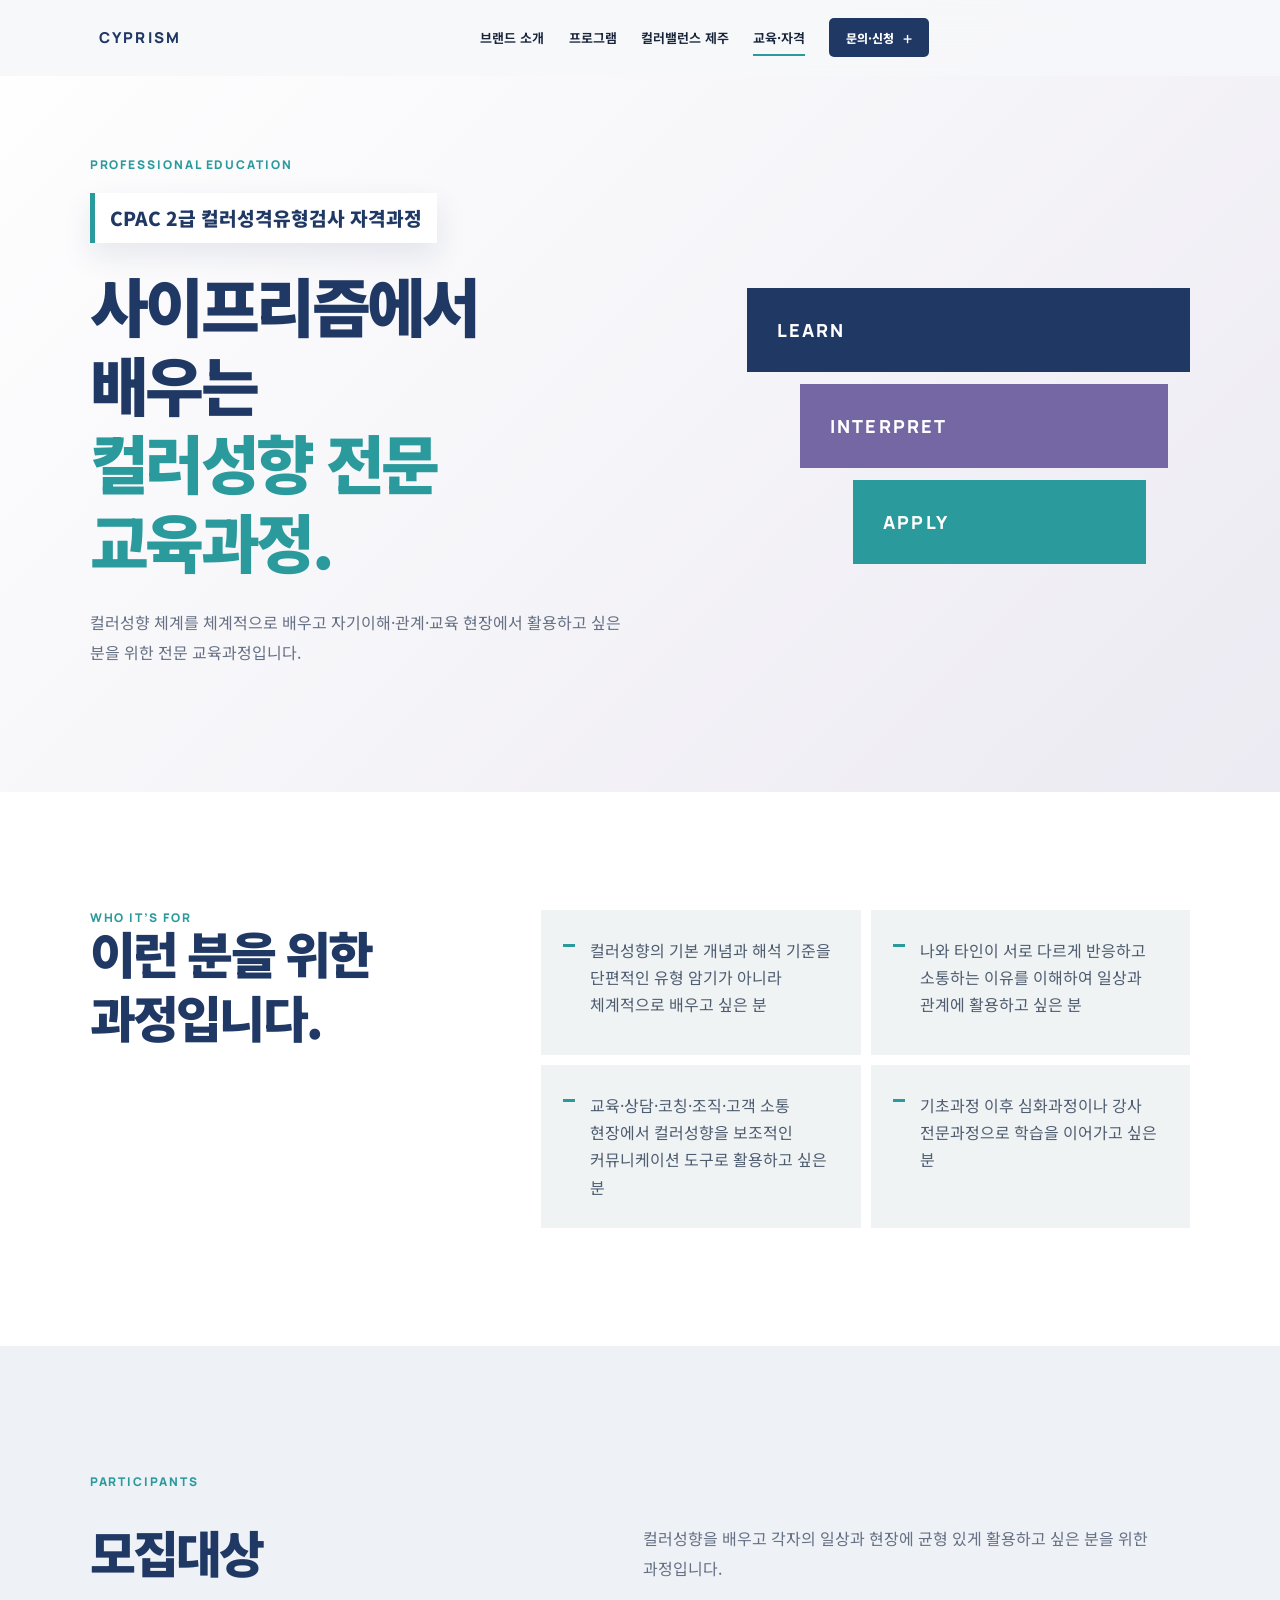
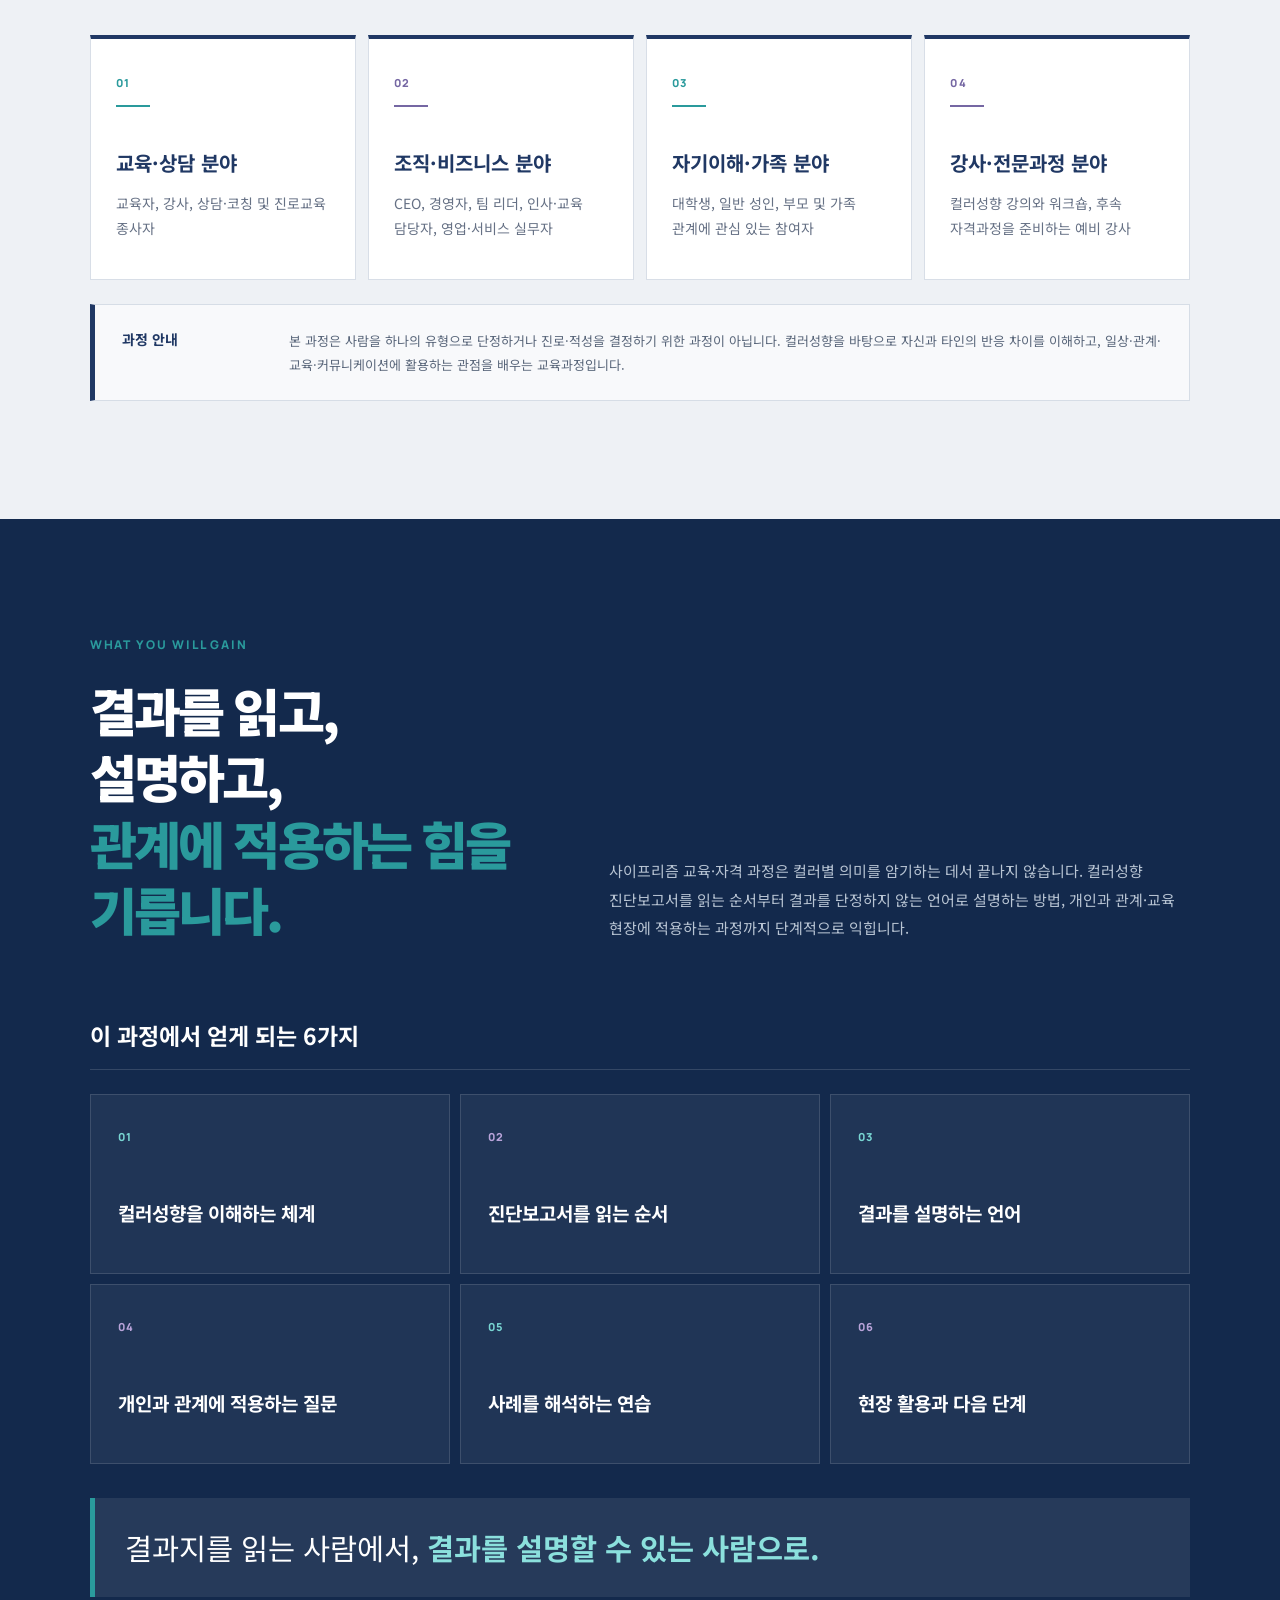
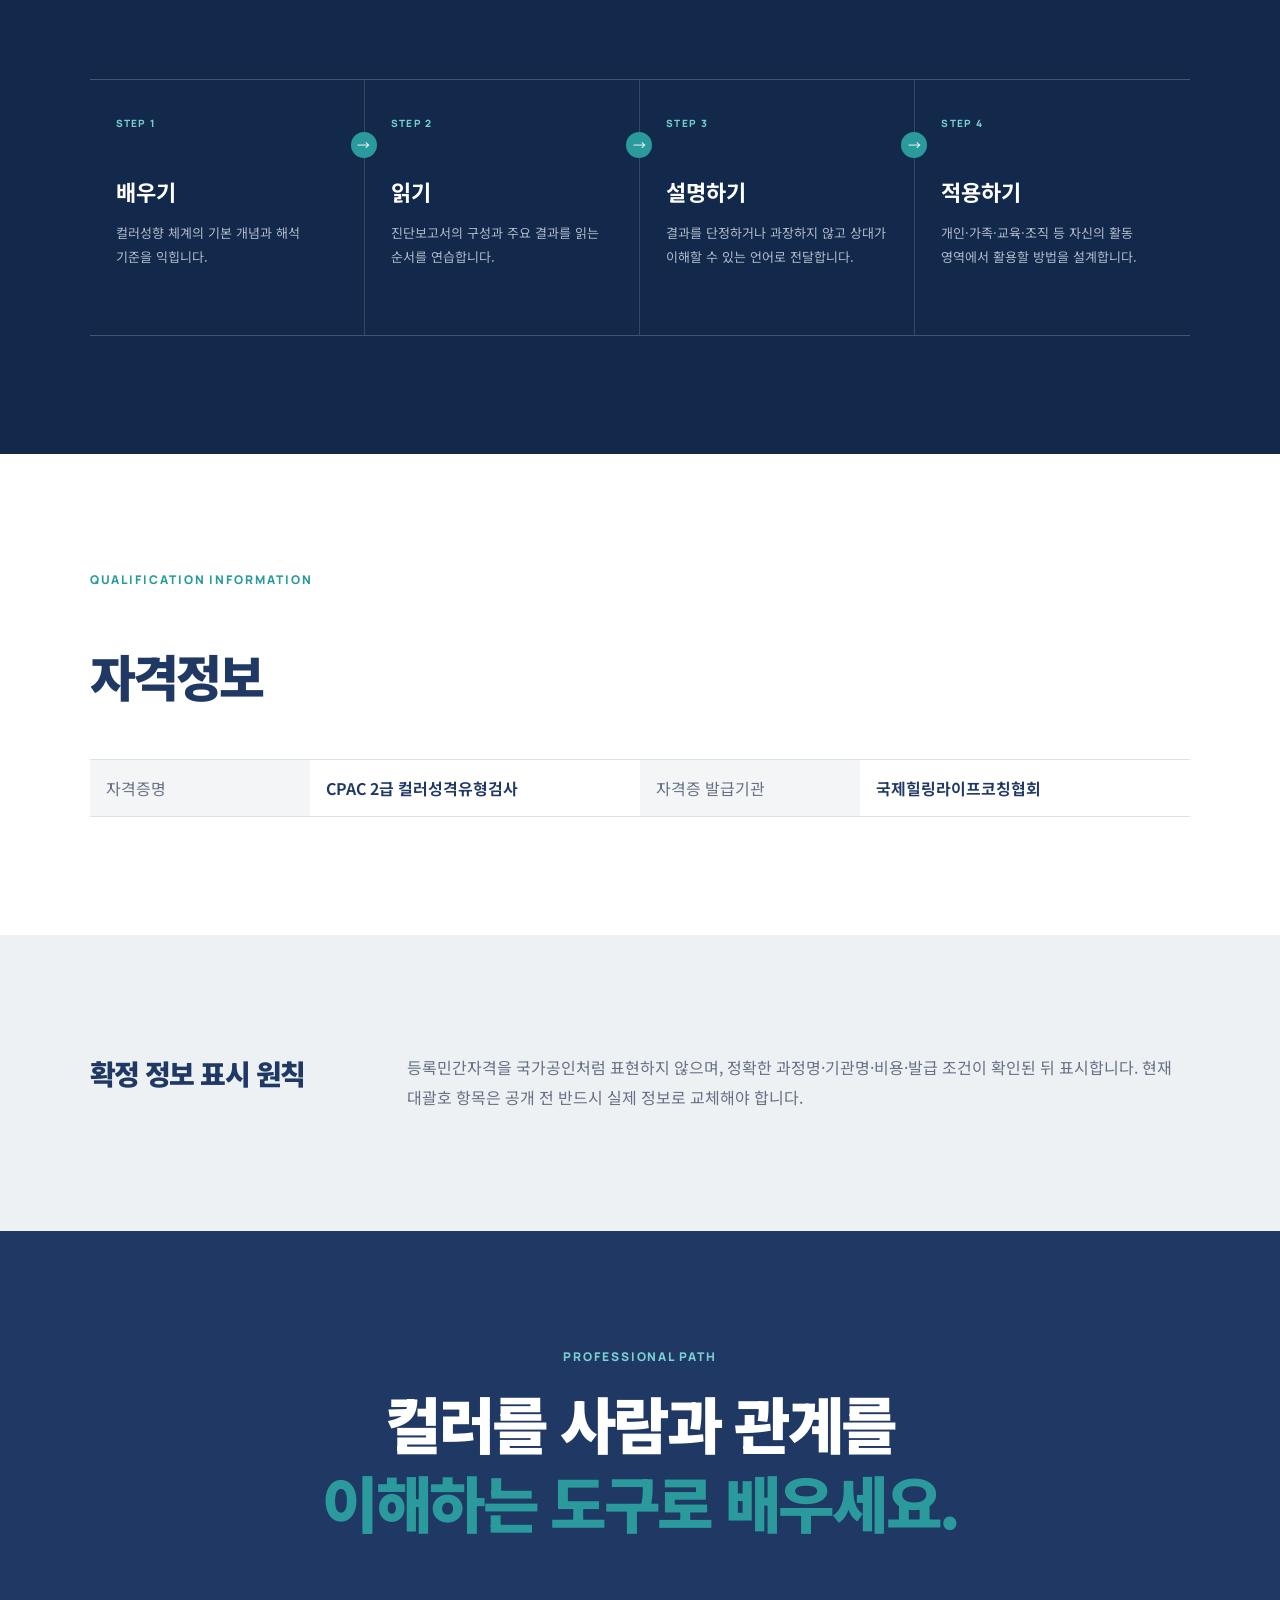
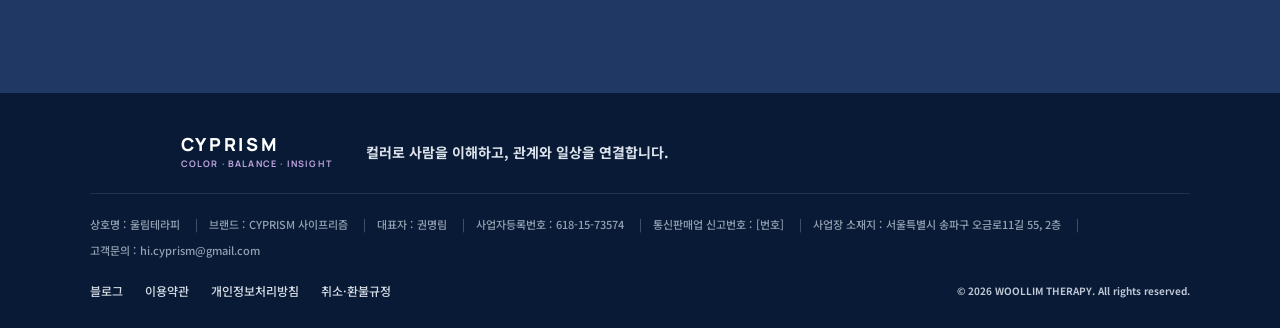
==== certification.html @ cf358d23 "Add files via upload" ====
<!doctype html><html lang="ko"><head><meta charset="UTF-8"><meta name="viewport" content="width=device-width,initial-scale=1"><meta name="description" content="COLOR · BALANCE · INSIGHT. 사이프리즘에서 배우는 컬러성향 전문 교육과정"><title>교육·자격과정 | 사이프리즘</title><link rel="preconnect" href="https://fonts.googleapis.com"><link rel="preconnect" href="https://fonts.gstatic.com" crossorigin><link href="https://fonts.googleapis.com/css2?family=Manrope:wght@500;600;700;800&family=Noto+Sans+KR:wght@400;500;600;700;800;900&display=swap" rel="stylesheet"><link rel="stylesheet" href="style.css"><script src="script.js" defer></script></head><body>
<a class="skip-link" href="#main">본문 바로가기</a><header class="site-header"><a class="brand" href="index.html" aria-label="사이프리즘 홈, COLOR · BALANCE · INSIGHT"><span class="brand-symbol"><img src="assets/cyprism-logo.png" alt=""></span><span>CYPRISM</span><span class="sr-only">COLOR · BALANCE · INSIGHT</span></a><button class="menu-button" type="button" aria-label="메뉴 열기" aria-expanded="false"><span></span><span></span></button><nav class="site-nav" aria-label="주요 메뉴"><a href="index.html#about">브랜드 소개</a><a href="index.html#programs">프로그램</a><a href="jeju-balance.html">컬러밸런스 제주</a><a class="active" href="certification.html">교육·자격</a><details class="nav-inquiry"><summary>문의·신청</summary><div class="nav-inquiry-menu"><a href="https://cyprism.liveklass.com/" target="_blank" rel="noopener noreferrer"><b>개인·커플 프로그램 신청</b></a><a href="https://docs.google.com/forms/d/e/1FAIpQLScgZi8-bBltVSBUlpzpkGvz75gaY9XB9O0DJj065Ip5yt607Q/viewform?usp=dialog" target="_blank" rel="noopener noreferrer"><b>기업·기관 프로그램 문의</b></a><a href="mailto:hi.cyprism@gmail.com"><b>교육·자격 과정 문의</b></a></div></details></nav></header>
<main id="main"><section class="education-hero"><div class="reveal"><p class="eyebrow">PROFESSIONAL EDUCATION</p><strong class="education-course-name">CPAC 2급 컬러성격유형검사 자격과정</strong><h1>사이프리즘에서 배우는<br><em>컬러성향 전문 교육과정.</em></h1><p>컬러성향 체계를 체계적으로 배우고 자기이해·관계·교육 현장에서 활용하고 싶은 분을 위한 전문 교육과정입니다.</p></div><div class="education-layers" aria-hidden="true"><span>LEARN</span><span>INTERPRET</span><span>APPLY</span></div></section>
<section class="fit section education-fit"><div class="section-heading"><p class="eyebrow">WHO IT’S FOR</p><h2>이런 분을 위한<br>과정입니다.</h2></div><ul class="check-list"><li>컬러성향의 기본 개념과 해석 기준을 단편적인 유형 암기가 아니라 체계적으로 배우고 싶은 분</li><li>나와 타인이 서로 다르게 반응하고 소통하는 이유를 이해하여 일상과 관계에 활용하고 싶은 분</li><li>교육·상담·코칭·조직·고객 소통 현장에서 컬러성향을 보조적인 커뮤니케이션 도구로 활용하고 싶은 분</li><li>기초과정 이후 심화과정이나 강사 전문과정으로 학습을 이어가고 싶은 분</li></ul></section>
<section class="education-participants section" aria-labelledby="participants-title"><div class="section-heading"><p class="eyebrow">PARTICIPANTS</p><h2 id="participants-title">모집대상</h2><p>컬러성향을 배우고 각자의 일상과 현장에 균형 있게 활용하고 싶은 분을 위한 과정입니다.</p></div><div class="participant-grid"><article><span>01</span><h3>교육·상담 분야</h3><p>교육자, 강사, 상담·코칭 및 진로교육 종사자</p></article><article><span>02</span><h3>조직·비즈니스 분야</h3><p>CEO, 경영자, 팀 리더, 인사·교육 담당자, 영업·서비스 실무자</p></article><article><span>03</span><h3>자기이해·가족 분야</h3><p>대학생, 일반 성인, 부모 및 가족 관계에 관심 있는 참여자</p></article><article><span>04</span><h3>강사·전문과정 분야</h3><p>컬러성향 강의와 워크숍, 후속 자격과정을 준비하는 예비 강사</p></article></div><aside class="participant-notice"><strong>과정 안내</strong><p>본 과정은 사람을 하나의 유형으로 단정하거나 진로·적성을 결정하기 위한 과정이 아닙니다. 컬러성향을 바탕으로 자신과 타인의 반응 차이를 이해하고, 일상·관계·교육·커뮤니케이션에 활용하는 관점을 배우는 교육과정입니다.</p></aside></section>
<section class="learning-outcomes section"><div class="learning-intro"><p class="eyebrow">WHAT YOU WILL GAIN</p><h2>결과를 읽고, 설명하고,<br><em>관계에 적용하는 힘을 기릅니다.</em></h2><p>사이프리즘 교육·자격 과정은 컬러별 의미를 암기하는 데서 끝나지 않습니다. 컬러성향 진단보고서를 읽는 순서부터 결과를 단정하지 않는 언어로 설명하는 방법, 개인과 관계·교육 현장에 적용하는 과정까지 단계적으로 익힙니다.</p></div><div class="gain-heading"><h3>이 과정에서 얻게 되는 6가지</h3></div><div class="gain-grid"><article><span>01</span><h3>컬러성향을 이해하는 체계</h3></article><article><span>02</span><h3>진단보고서를 읽는 순서</h3></article><article><span>03</span><h3>결과를 설명하는 언어</h3></article><article><span>04</span><h3>개인과 관계에 적용하는 질문</h3></article><article><span>05</span><h3>사례를 해석하는 연습</h3></article><article><span>06</span><h3>현장 활용과 다음 단계</h3></article></div><blockquote>결과지를 읽는 사람에서, <strong>결과를 설명할 수 있는 사람으로.</strong></blockquote><div class="learning-flow" aria-label="학습 흐름"><article><span>STEP 1</span><h3>배우기</h3><p>컬러성향 체계의 기본 개념과 해석 기준을 익힙니다.</p></article><article><span>STEP 2</span><h3>읽기</h3><p>진단보고서의 구성과 주요 결과를 읽는 순서를 연습합니다.</p></article><article><span>STEP 3</span><h3>설명하기</h3><p>결과를 단정하거나 과장하지 않고 상대가 이해할 수 있는 언어로 전달합니다.</p></article><article><span>STEP 4</span><h3>적용하기</h3><p>개인·가족·교육·조직 등 자신의 활동 영역에서 활용할 방법을 설계합니다.</p></article></div></section>
<section class="qualification section"><div class="section-heading qualification-heading"><p class="eyebrow">QUALIFICATION INFORMATION</p><h2>자격정보</h2></div><dl><div><dt>자격증명</dt><dd>CPAC 2급 컬러성격유형검사</dd></div><div><dt>자격증 발급기관</dt><dd>국제힐링라이프코칭협회</dd></div></dl></section>
<section class="page-notice section"><h2>확정 정보 표시 원칙</h2><p>등록민간자격을 국가공인처럼 표현하지 않으며, 정확한 과정명·기관명·비용·발급 조건이 확인된 뒤 표시합니다. 현재 대괄호 항목은 공개 전 반드시 실제 정보로 교체해야 합니다.</p></section><section class="detail-cta section"><p class="eyebrow">PROFESSIONAL PATH</p><h2>컬러를 사람과 관계를<br><em>이해하는 도구로 배우세요.</em></h2></section></main><footer class="site-footer unified-footer"><section class="footer-brand-block" aria-label="사이프리즘 브랜드"><a class="footer-brand-home" href="index.html" aria-label="사이프리즘 홈"><span class="footer-logo-crop"><img src="assets/cyprism-logo.png" alt=""></span><span><b>CYPRISM</b><small>COLOR · BALANCE · INSIGHT</small></span></a><p class="footer-brand-message">컬러로 사람을 이해하고, 관계와 일상을 연결합니다.</p></section><section class="footer-info" aria-label="사업자정보"><h2>사업자정보</h2><dl><div><dt>상호명</dt><dd>울림테라피</dd></div><div><dt>브랜드</dt><dd>CYPRISM 사이프리즘</dd></div><div><dt>대표자</dt><dd>권명림</dd></div><div><dt>사업자등록번호</dt><dd>618-15-73574</dd></div><div><dt>통신판매업 신고번호</dt><dd>[번호]</dd></div><div class="footer-address"><dt>사업장 소재지</dt><dd>서울특별시 송파구 오금로11길 55, 2층</dd></div><div><dt>고객문의</dt><dd>hi.cyprism@gmail.com</dd></div></dl></section><nav class="footer-links" aria-label="푸터 링크"><span class="footer-link-item">블로그</span><a href="terms.html">이용약관</a><a href="privacy.html">개인정보처리방침</a><a href="refund.html">취소·환불규정</a></nav><small class="footer-legal"><b>© 2026 WOOLLIM THERAPY. All rights reserved.</b></small></footer></body></html>
---- style.css ----
:root{--indigo:#203864;--indigo-2:#13294c;--teal:#2a9a9c;--violet:#7567a3;--silver:#d6d8dc;--ivory:#f7f8fa;--white:#fff;--ink:#17243a;--muted:#667185;--line:#dde1e6;--radius:22px;--shadow:0 22px 60px rgba(32,56,100,.13)}
*{box-sizing:border-box}html{scroll-behavior:smooth}body{margin:0;background:var(--ivory);color:var(--ink);font-family:Pretendard,"Noto Sans KR",Arial,sans-serif;word-break:keep-all;overflow-x:hidden}body.menu-open{overflow:hidden}a{color:inherit;text-decoration:none}button,input{font:inherit}button{color:inherit}.skip-link{position:fixed;top:-60px;left:18px;z-index:1000;padding:11px 16px;background:var(--indigo);color:#fff}.skip-link:focus{top:14px}.eyebrow{margin:0 0 20px;color:var(--teal);font:800 12px/1.3 Manrope,sans-serif;letter-spacing:.16em}.section{padding:118px clamp(22px,7vw,108px)}em{color:var(--teal);font-style:normal}.reveal{opacity:0;transform:translateY(24px);transition:opacity .72s ease,transform .72s ease}.reveal.visible{opacity:1;transform:none}
.site-header{position:fixed;inset:0 0 auto;z-index:100;height:76px;display:grid;grid-template-columns:auto 1fr auto;align-items:center;gap:35px;padding:0 clamp(20px,4vw,66px);background:rgba(247,248,250,.91);border-bottom:1px solid transparent;backdrop-filter:blur(18px);transition:.25s}.site-header.scrolled{height:66px;border-color:rgba(32,56,100,.1);box-shadow:0 8px 25px rgba(32,56,100,.05)}.brand{display:flex;align-items:center;gap:9px;width:max-content;color:var(--indigo);font:800 15px Manrope,sans-serif;letter-spacing:.14em}.brand-symbol{position:relative;width:39px;height:21px;overflow:hidden}.brand-symbol img{position:absolute;width:61px;height:auto;left:-11px;top:-28px}.site-nav{justify-self:center;display:flex;align-items:center;gap:clamp(14px,1.9vw,29px);font-size:13px;font-weight:650}.site-nav a{position:relative;padding:10px 0}.site-nav a:after{content:"";position:absolute;left:0;right:100%;bottom:1px;height:2px;background:var(--teal);transition:.22s}.site-nav a:hover:after,.site-nav a.active:after{right:0}.site-nav .sub-nav{color:var(--violet);font-size:12px}.header-cta{justify-self:end;padding:11px 18px;border:0;border-radius:5px;background:var(--indigo);color:#fff;font-size:12px;font-weight:750;cursor:pointer;transition:.22s}.header-cta:hover{background:var(--teal);transform:translateY(-2px)}.menu-button{display:none}
.hero{min-height:100vh;display:grid;grid-template-columns:1.04fr .96fr;align-items:center;gap:clamp(45px,7vw,110px);padding:130px clamp(24px,6vw,92px) 70px;background:linear-gradient(135deg,#fff 0%,var(--ivory) 64%,#edf4f4 100%)}.hero h1,.section h2,.detail-hero h1,.jeju-hero h1,.education-hero h1{margin:0;color:var(--indigo);font-weight:900;letter-spacing:-.055em}.hero h1{font-size:clamp(44px,5vw,73px);line-height:1.2}.hero-description{max-width:680px;margin:28px 0 32px;color:var(--muted);font-size:clamp(15px,1.3vw,18px);line-height:1.9}.hero-actions{display:flex;flex-wrap:wrap;gap:11px}.button{min-height:52px;display:inline-flex;align-items:center;justify-content:center;gap:22px;padding:0 24px;border:1px solid transparent;border-radius:5px;font-weight:750;cursor:pointer;transition:.23s}.button-primary{background:var(--indigo);color:#fff}.button-primary:hover{background:var(--teal);transform:translateY(-3px);box-shadow:0 12px 28px rgba(42,154,156,.2)}.button-ghost{border-color:#cbd1d9;background:transparent}.button-ghost:hover{border-color:var(--teal);color:var(--teal)}.trust-line{display:flex;gap:23px;margin-top:39px;color:#768195;font-size:12px}.trust-line span{display:flex;align-items:center;gap:8px}.trust-line span:before{content:"";width:18px;height:2px;background:var(--teal)}
.hero-system{min-height:575px;display:flex;flex-direction:column;justify-content:center;padding:45px;background:linear-gradient(150deg,#e8efef,#f1edf5);border-radius:5px;overflow:hidden}.hero-logo-window{position:relative;width:76%;height:230px;margin:0 auto 36px;overflow:hidden}.hero-logo-window img{position:absolute;width:108%;height:auto;left:-4%;top:-73%}.flow-layers{display:flex;flex-direction:column;gap:7px}.flow-layers div{height:58px;display:flex;align-items:center;gap:18px;padding:0 22px;color:#fff;background:var(--indigo);clip-path:polygon(0 0,95% 0,100% 50%,95% 100%,0 100%,2% 50%)}.flow-layers div:nth-child(2){width:88%;margin-left:8%;background:#38577c}.flow-layers div:nth-child(3){width:76%;margin-left:17%;background:var(--violet)}.flow-layers div:nth-child(4){width:64%;margin-left:26%;background:var(--teal)}.flow-layers b{font:700 10px Manrope,sans-serif;opacity:.72}.flow-layers span{font-size:14px;font-weight:750}
.section-heading{display:grid;grid-template-columns:1fr 1.1fr;gap:55px;align-items:end;margin-bottom:52px}.section-heading .eyebrow{grid-column:1/-1;margin-bottom:-26px}.section-heading h2{font-size:clamp(37px,3.9vw,59px);line-height:1.29}.section-heading>p:last-child{margin:0;color:var(--muted);line-height:1.85}.scenes{background:#fff}.scene-cards{display:grid;grid-template-columns:repeat(3,1fr);gap:14px}.scene-cards article{min-height:330px;padding:30px;border:1px solid var(--line);background:var(--ivory)}.scene-cards span{color:var(--teal);font-size:11px;font-weight:800}.scene-cards h3{margin:55px 0 16px;color:var(--indigo);font-size:21px;line-height:1.5}.scene-cards p{margin:0;color:var(--muted);font-size:14px;line-height:1.85}
.manifesto{display:grid;grid-template-columns:.55fr 1.45fr;gap:8vw;background:var(--indigo);color:#fff}.manifesto-label{font:700 11px Manrope,sans-serif;letter-spacing:.15em;color:#83d2d2}.manifesto h2{color:#fff;font-size:clamp(39px,4.4vw,65px);line-height:1.3}.manifesto-copy>p{max-width:820px;margin:30px 0;color:#c0cad9;font-size:16px;line-height:1.95}.manifesto blockquote{margin:55px 0 0;padding-left:27px;border-left:3px solid var(--teal);font-size:clamp(22px,2.4vw,34px);font-weight:800;line-height:1.55}
.programs{background:#0e2344;color:#fff}.section-heading.light h2{color:#fff}.section-heading.light .eyebrow{color:#79d2d1}.section-heading.light>p:last-child{color:#adb9c9}.program-grid{display:grid;grid-template-columns:1.16fr .94fr .78fr;gap:14px;align-items:stretch}.program-card{min-height:455px;padding:30px;display:flex;flex-direction:column;border:1px solid rgba(255,255,255,.14);background:rgba(255,255,255,.055);transition:.28s}.program-card.featured{background:linear-gradient(145deg,rgba(42,154,156,.23),rgba(255,255,255,.06));border-color:rgba(83,195,195,.56)}.program-card.compact{min-height:405px;align-self:end}.program-card:hover{transform:translateY(-7px);border-color:#64c2c2}.program-card .tag{width:max-content;max-width:100%;padding:7px 10px;border:1px solid rgba(255,255,255,.19);color:#b8c4d3;font-size:10px}.program-card .problem{margin:34px 0 10px;color:#70cfce;font-size:13px;font-weight:700}.program-card h3{margin:0 0 5px;font-size:29px}.program-card h4{margin:0 0 22px;color:#c6d0dd;font-size:16px}.program-card>p:not(.problem){margin:0;color:#abb7c8;line-height:1.8;font-size:14px}.program-card a{display:flex;justify-content:space-between;margin-top:auto;color:#78d4d2;font-size:13px;font-weight:750}
.differences{display:grid;grid-template-columns:.76fr 1.24fr;gap:8vw;background:#fff}.difference-rows article{display:grid;grid-template-columns:55px 1fr;gap:15px;align-items:center;padding:23px 0;border-top:1px solid var(--line)}.difference-rows article:nth-child(4){border-bottom:1px solid var(--line)}.difference-rows b{color:var(--teal);font:700 11px Manrope,sans-serif}.difference-rows h3{margin:0;color:var(--indigo);font-size:19px}.difference-rows>p{margin:28px 0 16px;color:var(--muted);line-height:1.8}.difference-rows>a{color:var(--teal);font-size:13px;font-weight:800}
.jeju-preview{display:grid;grid-template-columns:1fr 1.25fr;gap:8vw;background:linear-gradient(135deg,#eaf1ef,#f6f6f3)}.jeju-intro h2{font-size:clamp(39px,4.4vw,64px);line-height:1.28}.jeju-intro>p:last-child{margin:28px 0 0;color:var(--muted);line-height:1.9}.jeju-cards{display:grid;grid-template-columns:repeat(3,1fr);gap:10px;align-content:center}.jeju-cards article{min-height:285px;padding:25px;background:rgba(255,255,255,.72);border-top:5px solid var(--indigo)}.jeju-cards article:nth-child(2){border-color:var(--teal)}.jeju-cards article:nth-child(3){border-color:var(--violet)}.jeju-cards span{color:#8993a2;font:700 10px Manrope,sans-serif}.jeju-cards h3{margin:55px 0 14px;color:var(--indigo);font-size:19px}.jeju-cards p{margin:0;color:var(--muted);font-size:13px;line-height:1.75}.jeju-cards>a{grid-column:1/-1;margin-top:15px;color:var(--teal);font-size:13px;font-weight:800}
.process{background:#fff}.process-steps{display:grid;grid-template-columns:repeat(4,1fr);margin:0;padding:0;border-top:1px solid var(--line);border-bottom:1px solid var(--line);list-style:none}.process-steps li{min-height:275px;padding:28px;border-right:1px solid var(--line)}.process-steps li:last-child{border:0}.process-steps span{color:var(--teal);font:700 11px Manrope,sans-serif}.process-steps h3{margin:48px 0 14px;color:var(--indigo);font-size:22px}.process-steps p{margin:0;color:var(--muted);font-size:14px;line-height:1.75}
.analysis-basis{display:grid;grid-template-columns:.72fr 1.28fr;gap:8vw;background:#eef1f5}.basis-label h2{font-size:clamp(38px,4vw,59px);line-height:1.28}.basis-copy>p{margin:0 0 18px;color:#4f5d72;font-size:16px;line-height:1.9}.source-box{display:flex;justify-content:space-between;gap:20px;margin:32px 0 20px;padding:22px;border-left:5px solid var(--violet);background:#fff}.source-box strong{color:var(--violet)}.source-box span{color:var(--teal);font-size:12px;font-weight:750}.basis-copy small{display:block;color:#778194;line-height:1.7}
.expert{display:grid;grid-template-columns:.62fr 1.38fr;gap:8vw;align-items:center;background:#fff}.expert-portrait{position:relative;max-width:360px;justify-self:center;padding:13px;background:var(--ivory);box-shadow:var(--shadow)}.expert-portrait img{display:block;width:100%;aspect-ratio:.76;object-fit:cover;object-position:center}.expert-portrait span{display:block;padding:14px 5px 4px;color:var(--indigo);font:700 9px Manrope,sans-serif;letter-spacing:.14em;text-align:center}.expert-copy h2{font-size:clamp(40px,4.3vw,63px)}.expert-copy blockquote{margin:24px 0;padding:19px 0;border-top:1px solid var(--line);border-bottom:1px solid var(--line);color:var(--indigo);font-size:20px;font-weight:800;line-height:1.65}.expert-copy>p:not(.eyebrow){color:var(--muted);line-height:1.9}.expert-copy ul{margin:24px 0 0;padding:0;list-style:none}.expert-copy li{position:relative;padding:11px 0 11px 20px;border-top:1px solid var(--line);color:#566277;font-size:13px}.expert-copy li:before{content:"";position:absolute;left:0;top:19px;width:9px;height:2px;background:var(--teal)}
.pro-banner{display:grid;grid-template-columns:1.4fr auto;align-items:end;gap:55px;background:#edf1f4}.pro-banner h2{font-size:clamp(31px,3.3vw,49px);line-height:1.35}.pro-banner p:last-child{max-width:800px;margin:24px 0 0;color:var(--muted);line-height:1.8}.faq{display:grid;grid-template-columns:.7fr 1.3fr;gap:8vw;background:#fff}.faq>.section-heading{display:block}.faq>.section-heading h2{margin-top:20px}.accordion details{border-top:1px solid var(--line)}.accordion details:last-child{border-bottom:1px solid var(--line)}.accordion summary{display:flex;justify-content:space-between;gap:18px;padding:22px 0;color:var(--indigo);font-size:16px;font-weight:750;cursor:pointer;list-style:none}.accordion summary::-webkit-details-marker{display:none}.accordion summary span{font-size:20px;font-weight:400;transition:.2s}.accordion details[open] summary span{transform:rotate(45deg)}.accordion details p{margin:0;padding:0 38px 22px 0;color:var(--muted);font-size:14px;line-height:1.8}.closing{display:grid;grid-template-columns:1.35fr .65fr;align-items:end;gap:55px;background:var(--indigo);color:#fff}.closing h2{color:#fff;font-size:clamp(40px,4.8vw,68px);line-height:1.28}.closing .eyebrow{color:#79d2d1}.closing>div>p:last-child{color:#bec9d8}.closing-actions{display:flex;flex-direction:column;gap:15px}.button-white{background:#fff;color:var(--indigo)}.button-white:hover{transform:translateY(-3px);box-shadow:0 12px 28px rgba(0,0,0,.18)}.text-button{padding:12px;border:0;background:transparent;color:#fff;text-decoration:underline;text-underline-offset:6px;cursor:pointer}
.site-footer{display:grid;grid-template-columns:.8fr 1.2fr;gap:50px;padding:58px clamp(22px,7vw,108px) 28px;background:#081a35;color:#8f9bad;font-size:12px}.footer-logo-crop{position:relative;width:118px;height:76px;overflow:hidden}.footer-logo-crop img{position:absolute;width:132px;left:-7px;top:-62px}.footer-brand-block>p{margin:12px 0 6px;color:#c4cedb;font-size:14px}.footer-brand-block strong{font-weight:500}.footer-info p{margin:0 0 8px}.footer-info nav{display:flex;flex-wrap:wrap;gap:20px;margin-top:18px;color:#d2d8e1}.site-footer>small{grid-column:1/-1;padding-top:22px;border-top:1px solid rgba(255,255,255,.09);line-height:1.6}
/* detail pages */
.detail-hero{min-height:88vh;display:grid;grid-template-columns:1.05fr .95fr;align-items:center;gap:7vw;padding:132px clamp(22px,7vw,108px) 72px}.personal-tone{background:linear-gradient(135deg,#fff,#eaf2f1)}.relationship-tone{background:linear-gradient(135deg,#fff,#efedf5)}.organization-tone{background:linear-gradient(135deg,#fff,#e9eef5)}.detail-hero-copy{max-width:780px}.back-link{display:inline-block;margin-bottom:32px;color:var(--muted);font-size:13px}.detail-badge{display:inline-block;margin-bottom:16px;padding:7px 11px;border-left:4px solid var(--teal);background:#fff;color:var(--indigo);font-size:11px;font-weight:750}.detail-hero h1{font-size:clamp(41px,4.7vw,68px);line-height:1.24}.detail-hero-copy>p:not(.eyebrow){max-width:680px;margin:27px 0 30px;color:var(--muted);font-size:16px;line-height:1.9}.report-visual{justify-self:center;width:min(90%,430px);min-height:520px;padding:40px;display:flex;flex-direction:column;background:#fff;box-shadow:var(--shadow);transform:rotate(2deg)}.report-visual>span{color:var(--indigo);font:700 10px Manrope,sans-serif;letter-spacing:.14em}.report-visual h2{margin:auto 0 28px;color:var(--indigo);font:800 38px/1.18 Manrope,sans-serif}.report-layers{display:flex;flex-direction:column;gap:8px}.report-layers i{height:25px;background:var(--indigo);clip-path:polygon(0 0,95% 0,100% 50%,95% 100%,0 100%)}.report-layers i:nth-child(2){width:82%;background:var(--violet)}.report-layers i:nth-child(3){width:64%;background:var(--teal)}.report-visual p{margin:25px 0 0;color:var(--muted);line-height:1.7}.dialogue-visual,.work-visual{justify-self:center;width:min(95%,500px);min-height:470px;display:flex;flex-direction:column;justify-content:center;gap:12px}.dialogue-visual span{width:78%;padding:25px;color:#fff;background:var(--indigo);font-weight:750}.dialogue-visual .line-two{align-self:flex-end;background:var(--violet);text-align:right}.dialogue-visual b{align-self:center;width:48%;padding:28px;background:var(--teal);color:#fff;font-size:27px;text-align:center}.work-visual div{display:flex;justify-content:space-between;padding:25px;background:var(--indigo);color:#fff}.work-visual div:nth-child(2){width:80%;align-self:flex-end;background:var(--violet)}.work-visual strong{width:58%;padding:35px;background:var(--teal);color:#fff;font:800 29px/1.2 Manrope,sans-serif}.fit{display:grid;grid-template-columns:.7fr 1.3fr;gap:8vw;background:#fff}.fit>.section-heading{display:block;margin:0}.fit>.section-heading h2{margin-top:20px}.check-list{display:grid;grid-template-columns:1fr 1fr;gap:10px;margin:0;padding:0;list-style:none}.check-list li{position:relative;min-height:110px;padding:25px 22px 22px 49px;background:#f0f3f4;color:#4f5d71;line-height:1.7}.check-list li:before{content:"";position:absolute;left:22px;top:34px;width:12px;height:3px;background:var(--teal)}
.deliverables{background:var(--indigo-2);color:#fff}.deliverables .section-heading h2{color:#fff}.deliverable-grid{display:grid;grid-template-columns:repeat(4,1fr);gap:11px}.deliverable-grid article{min-height:280px;padding:25px;border:1px solid rgba(255,255,255,.14);background:rgba(255,255,255,.05)}.deliverable-grid article.source{border-top:5px solid var(--silver)}.deliverable-grid article.cyprism{border-top:5px solid var(--teal);background:rgba(42,154,156,.11)}.deliverable-grid span{color:#9eabba;font-size:10px;font-weight:700}.deliverable-grid h3{margin:70px 0 14px;font-size:20px;line-height:1.45}.deliverable-grid p{margin:0;color:#aeb9c8;font-size:13px;line-height:1.75}.rights-note{margin:24px 0 0;color:#aeb9c8;font-size:12px}.detail-flow{display:grid;grid-template-columns:.7fr 1.3fr;gap:8vw;background:#fff}.detail-flow>.section-heading{display:block;margin:0}.detail-flow>.section-heading h2{margin-top:20px}.detail-flow ol{margin:0;padding:0;list-style:none}.detail-flow li{display:grid;grid-template-columns:45px 1fr;gap:18px;padding:22px 0;border-top:1px solid var(--line)}.detail-flow li:last-child{border-bottom:1px solid var(--line)}.detail-flow b{color:var(--teal);font:700 11px Manrope,sans-serif}.detail-flow h3{margin:0 0 8px;color:var(--indigo);font-size:18px}.detail-flow p{margin:0;color:var(--muted);font-size:14px;line-height:1.7}.page-notice{display:grid;grid-template-columns:.45fr 1.55fr;gap:7vw;background:#eef1f4}.page-notice h2{font-size:28px}.page-notice p{margin:0;color:var(--muted);line-height:1.85}.detail-cta{text-align:center;background:var(--indigo);color:#fff}.detail-cta .eyebrow{color:#79d2d1}.detail-cta h2{margin:0 0 34px;color:#fff;font-size:clamp(39px,4.8vw,66px);line-height:1.28}.four-scenes{background:#f0f2f5}.four-grid{display:grid;grid-template-columns:repeat(4,1fr);gap:10px}.four-grid article{min-height:260px;padding:25px;background:#fff;border-top:5px solid var(--indigo)}.four-grid article:nth-child(2){border-color:#4d678d}.four-grid article:nth-child(3){border-color:var(--violet)}.four-grid article:nth-child(4){border-color:var(--teal)}.four-grid span{color:var(--teal);font:700 10px Manrope,sans-serif}.four-grid h3{margin:52px 0 13px;color:var(--indigo);font-size:19px}.four-grid p{margin:0;color:var(--muted);font-size:13px;line-height:1.7}.relation-six{grid-template-columns:repeat(3,1fr)}.relation-six article{min-height:210px}.relation-six h3{margin-top:45px}.relation-statement{margin:35px 0 0;padding:25px;border-left:5px solid var(--teal);background:rgba(255,255,255,.07);font-size:18px;font-weight:750;line-height:1.7}.consent-safety{display:grid;grid-template-columns:.8fr 1.2fr;gap:8vw;background:#fff}.consent-safety h2{font-size:clamp(35px,3.6vw,53px);line-height:1.35}.consent-safety>div:last-child{display:grid;gap:12px}.consent-safety article{padding:25px;border:1px solid var(--line)}.consent-safety h3{margin:0 0 11px;color:var(--indigo)}.consent-safety article p{margin:0;color:var(--muted);line-height:1.75}.organization-core{display:grid;grid-template-columns:.7fr 1.3fr;gap:8vw;background:#fff}.organization-core>.section-heading{display:block;margin:0}.organization-core>.section-heading h2{margin-top:20px}.core-list{display:grid;grid-template-columns:1fr 1fr;gap:10px}.core-list span{padding:25px;border-left:5px solid var(--teal);background:#eef2f4;font-weight:750}.modules{background:#eef1f4}.module-grid{display:grid;grid-template-columns:1fr 1fr;gap:13px}.module-grid article{min-height:280px;padding:30px;background:#fff;border-top:5px solid var(--violet)}.module-grid article:last-child{border-color:var(--teal)}.module-grid span{color:var(--violet);font:700 10px Manrope,sans-serif}.module-grid h3{margin:55px 0 15px;color:var(--indigo);font-size:23px}.module-grid p{color:var(--muted);line-height:1.75}.module-grid small{display:block;padding-top:14px;border-top:1px solid var(--line);color:#798396;line-height:1.6}.modules .rights-note{color:#6d788b}
/* jeju */
.jeju-hero{position:relative;min-height:92vh;display:flex;align-items:flex-end;padding:145px clamp(22px,7vw,108px) 85px;background:linear-gradient(#edf2f0,#dce8e6);overflow:hidden}.jeju-horizon{position:absolute;inset:0}.jeju-horizon i{position:absolute;left:-5%;right:-5%;height:24%;bottom:0;background:#8fa8a2;clip-path:polygon(0 70%,28% 45%,43% 63%,68% 20%,100% 58%,100% 100%,0 100%)}.jeju-horizon i:nth-child(2){bottom:10%;background:#baccc7;clip-path:polygon(0 65%,20% 50%,48% 70%,73% 30%,100% 55%,100% 100%,0 100%)}.jeju-horizon i:nth-child(3){bottom:23%;background:#d4dfdc;clip-path:polygon(0 75%,30% 55%,55% 73%,80% 45%,100% 65%,100% 100%,0 100%)}.jeju-hero-copy{position:relative;z-index:2;max-width:850px;padding:45px;background:rgba(255,255,255,.82);backdrop-filter:blur(12px)}.jeju-hero h1,.education-hero h1{font-size:clamp(44px,5vw,72px);line-height:1.23}.jeju-hero-copy>p:not(.eyebrow),.education-hero>div>p:not(.eyebrow){max-width:700px;margin:27px 0;color:var(--muted);line-height:1.9}.jeju-experience{background:#fff}.experience-grid{display:grid;grid-template-columns:repeat(5,1fr);gap:9px}.experience-grid article{min-height:300px;padding:23px;background:#f1f4f3;border-top:5px solid var(--indigo)}.experience-grid article:nth-child(2),.experience-grid article:nth-child(5){border-color:var(--teal)}.experience-grid article:nth-child(3){border-color:var(--violet)}.experience-grid span{color:#85919f;font:700 10px Manrope,sans-serif}.experience-grid h3{margin:48px 0 13px;color:var(--indigo);font-size:18px}.experience-grid p{margin:0;color:var(--muted);font-size:13px;line-height:1.7}.jeju-approach{display:grid;grid-template-columns:1fr 1fr;gap:8vw;background:#e5edeb}.jeju-approach h2{font-size:clamp(37px,4vw,58px);line-height:1.3}.jeju-approach>p{margin:0;color:var(--muted);font-size:16px;line-height:1.9}
/* education */
.education-hero{min-height:88vh;display:grid;grid-template-columns:1fr .8fr;align-items:center;gap:8vw;padding:132px clamp(22px,7vw,108px) 72px;background:linear-gradient(135deg,#fff,#eceaf2)}.education-layers{display:flex;flex-direction:column;gap:12px}.education-layers span{padding:30px;background:var(--indigo);color:#fff;font:800 18px Manrope,sans-serif;letter-spacing:.12em}.education-layers span:nth-child(2){width:83%;margin-left:12%;background:var(--violet)}.education-layers span:nth-child(3){width:66%;margin-left:24%;background:var(--teal)}.curriculum{background:var(--indigo-2);color:#fff}.curriculum .section-heading h2{color:#fff}.curriculum ol{display:grid;grid-template-columns:repeat(3,1fr);gap:10px;counter-reset:item;margin:0;padding:0;list-style:none}.curriculum li{min-height:150px;padding:28px;background:rgba(255,255,255,.06);counter-increment:item}.curriculum li:before{content:"0" counter(item);display:block;margin-bottom:32px;color:#73cccb;font:700 10px Manrope,sans-serif}.qualification{background:#fff}.qualification dl{display:grid;grid-template-columns:1fr 1fr;margin:0;border-top:1px solid var(--line)}.qualification dl div{display:grid;grid-template-columns:.8fr 1.2fr;border-bottom:1px solid var(--line)}.qualification dt,.qualification dd{padding:16px;margin:0}.qualification dt{color:var(--muted);background:#f4f5f6}.qualification dd{color:var(--indigo);font-weight:650}.qualification blockquote{margin:30px 0 0;padding:22px;border-left:5px solid var(--teal);background:#eef4f3;font-weight:750}
/* policy */
.policy-body{background:#eef1f4}.policy-page{width:min(900px,calc(100% - 36px));margin:50px auto;padding:60px;background:#fff}.policy-back{color:var(--teal);font-size:13px;font-weight:750}.policy-page h1{margin:38px 0 25px;color:var(--indigo);font-size:48px}.policy-alert{padding:18px;border-left:5px solid var(--violet);background:#f0eef5;color:#584f78;line-height:1.7}.policy-page section{padding:28px 0;border-bottom:1px solid var(--line)}.policy-page h2{color:var(--indigo);font-size:22px}.policy-page p,.policy-page li{color:var(--muted);line-height:1.85}.policy-links{display:flex;gap:20px;margin-top:30px;color:var(--teal);font-weight:750}.simple-footer{display:grid;grid-template-columns:auto 1fr auto;align-items:center;gap:30px;padding:27px clamp(20px,6vw,90px);background:#081a35;color:#9ca8b9;font-size:11px}.simple-footer>a{color:#fff;font:800 15px Manrope,sans-serif;letter-spacing:.12em}.simple-footer nav{display:flex;gap:16px;color:#c9d1dc}
.sr-only{position:absolute!important;width:1px!important;height:1px!important;padding:0!important;margin:-1px!important;overflow:hidden!important;clip:rect(0,0,0,0)!important;white-space:nowrap!important;border:0!important}
.hero-logo-window{height:200px;margin-bottom:8px}.hero-logo-window img{top:-76%}.hero-brand-tagline{margin:0 0 30px;color:var(--violet);font:700 11px/1.4 Manrope,sans-serif;letter-spacing:.18em;text-align:center}.footer-logo-crop{height:62px}.footer-tagline{color:#b89bdc!important;font:700 10px/1.4 Manrope,sans-serif!important;letter-spacing:.16em}.simple-footer .simple-tagline{color:#c1a5e1;font:700 10px/1.4 Manrope,sans-serif;letter-spacing:.12em}
.jeju-intro>p{margin:18px 0 0;color:var(--muted);line-height:1.9}.jeju-highlight{display:block;margin-top:30px;padding-left:16px;border-left:4px solid var(--teal);color:var(--indigo);font-size:16px;line-height:1.7}.jeju-experiences{min-width:0}.jeju-cards article{display:flex;min-height:360px;flex-direction:column}.jeju-card-visual{height:112px;margin:-25px -25px 22px;background:#dbe6e4}.jeju-card-visual.drink{background:radial-gradient(circle at 28% 54%,#f5bd59 0 16%,transparent 17%),radial-gradient(circle at 68% 44%,#f7f1df 0 22%,transparent 23%),linear-gradient(135deg,#708a69,#e1b263)}.jeju-card-visual.stay{background:radial-gradient(circle at 72% 38%,#aa8bc2 0 12%,transparent 13%),linear-gradient(145deg,#27384b 0 44%,#8c8379 45% 61%,#d9c9af 62%)}.jeju-card-visual.walk{background:linear-gradient(160deg,#9fc8cc 0 36%,#f5f1df 37% 45%,#40574c 46% 70%,#58524b 71%)}.jeju-cards h3{margin:14px 0}.jeju-cards small{display:block;margin-top:auto;padding-top:20px;color:var(--teal);font-size:11px;font-weight:750}.jeju-actions{display:flex;flex-wrap:wrap;gap:10px;margin-top:20px}.jeju-notice{margin:22px 0 0;color:#6b7480;font-size:11px;line-height:1.8}.jeju-contact{margin:8px 0 0;color:var(--indigo);font-size:12px;font-weight:750}
.jeju-detail-grid article{display:flex;flex-direction:column;overflow:hidden}.jeju-detail-grid .jeju-card-visual{margin:-25px -25px 22px}.jeju-detail-grid small{margin-top:auto;padding-top:18px;color:#9de2df;font-weight:750}.collaboration-email{margin:24px 0 8px;color:var(--indigo);font-size:18px;font-weight:800}.detail-cta>small{color:var(--muted)}
.organization-identity{display:grid;grid-template-columns:1.12fr .88fr;gap:8vw;background:var(--indigo-2);color:#fff}.organization-statement>span{display:inline-block;margin-bottom:20px;padding:7px 11px;border-left:4px solid var(--teal);background:rgba(255,255,255,.08);color:#b9dedd;font-size:11px;font-weight:800}.organization-statement h2{margin:0;color:#fff;font-size:clamp(37px,4vw,58px);line-height:1.35}.organization-statement p:last-child{max-width:720px;margin:28px 0 0;color:#b2bdca;line-height:1.85}.product-name-list{align-self:center;padding:34px;background:rgba(255,255,255,.07);border-top:5px solid var(--violet)}.product-name-list h3{margin:0 0 22px;font-size:25px}.product-name-list ol{margin:0;padding:0;list-style:none}.product-name-list li{display:grid;grid-template-columns:36px 1fr;gap:12px;padding:15px 0;border-top:1px solid rgba(255,255,255,.13)}.product-name-list b{color:#8bd8d6;font:700 10px Manrope,sans-serif}.product-name-list span{font-weight:750}.module-principle{max-width:820px;padding:20px 22px;border-left:5px solid var(--teal);background:#fff;color:var(--indigo)!important;font-weight:750;line-height:1.8!important}
.process-steps h3 small{display:block;margin-top:6px;color:var(--teal);font-size:10px;font-weight:800;letter-spacing:.04em}.cyprism-content-note{margin:28px 0!important;padding:25px 27px;border-left:6px solid var(--teal);background:var(--indigo);color:#fff!important;font-size:17px;font-weight:700;line-height:1.85!important}.cyprism-content-note strong{display:block;margin-bottom:8px;color:#7dd4d1;font:800 10px/1.3 Manrope,sans-serif;letter-spacing:.14em}.expert-records{display:grid;grid-template-columns:1fr 1fr;gap:13px;margin-top:26px}.expert-records section{padding:20px 22px;background:#f0f3f4;border-top:4px solid var(--teal)}.expert-records section:last-child{border-color:var(--violet)}.expert-records h3{margin:0 0 10px;color:var(--indigo);font-size:17px}.expert-records ul{margin:0}.expert-records li:last-child{border-bottom:1px solid var(--line)}
.jeju-gallery-section{display:grid;grid-template-columns:.45fr 1.55fr;gap:7vw;align-items:start}.jeju-gallery-copy{position:sticky;top:105px}.jeju-gallery-copy h2{font-size:clamp(45px,5vw,72px);line-height:1.2}.jeju-gallery-copy>p:not(.eyebrow){margin:24px 0;color:var(--muted);line-height:1.9}.jeju-gallery-copy strong{display:block;color:var(--teal);font-size:12px}.drink-gallery{background:#f6f0e5}.stay-gallery{background:var(--indigo-2)}.stay-gallery .jeju-gallery-copy h2{color:#fff}.stay-gallery .jeju-gallery-copy>p:not(.eyebrow){color:#b8c3d0}.stay-gallery .jeju-gallery-copy strong{color:#8bdbd8}.walk-gallery{background:#e2ecea}.jeju-photo-gallery{display:grid;grid-template-columns:repeat(3,1fr);gap:9px}.jeju-photo-gallery figure{position:relative;aspect-ratio:1;margin:0;background-repeat:no-repeat;background-size:300% 200%;overflow:hidden;box-shadow:0 12px 30px rgba(17,38,65,.12)}.drink-photos figure{background-image:url('assets/jeju-drink-gallery.png')}.stay-photos figure{background-image:url('assets/jeju-stay-gallery.png')}.walk-photos figure{background-image:url('assets/jeju-walk-gallery.png')}.jeju-photo-gallery .tile-1{background-position:0 0}.jeju-photo-gallery .tile-2{background-position:50% 0}.jeju-photo-gallery .tile-3{background-position:100% 0}.jeju-photo-gallery .tile-4{background-position:0 100%}.jeju-photo-gallery .tile-5{background-position:50% 100%}.jeju-photo-gallery .tile-6{background-position:100% 100%}.jeju-photo-gallery figcaption{position:absolute;left:10px;bottom:10px;padding:6px 9px;background:rgba(8,26,53,.82);color:#fff;font-size:10px;font-weight:750;backdrop-filter:blur(6px)}
.jeju-personality-test{display:grid;grid-template-columns:.9fr 1.1fr;gap:8vw;align-items:center;background:#fff}.jeju-test-copy h2{margin:22px 0 26px;font-size:clamp(45px,5vw,72px);line-height:1.18}.jeju-test-copy>p:not(.eyebrow):not(.jeju-test-message){max-width:620px;margin:0 0 22px;color:var(--muted);line-height:1.9}.jeju-test-label{display:inline-block;padding:8px 12px;border-left:4px solid var(--teal);background:#e8f3f1;color:var(--indigo);font-size:11px;font-weight:800}.jeju-test-message{margin:0 0 28px;color:var(--violet);font-size:15px;font-weight:800}.jeju-test-visual{position:relative;min-height:500px;overflow:hidden;background:linear-gradient(180deg,#dbeeed 0 52%,#cbd9bd 52% 100%);box-shadow:0 25px 65px rgba(32,56,100,.13);isolation:isolate}.jeju-test-visual:before{content:"";position:absolute;inset:0;background:linear-gradient(110deg,rgba(255,255,255,.55),transparent 38%),radial-gradient(circle at 72% 28%,rgba(255,255,255,.62),transparent 22%)}.test-sun{position:absolute;right:14%;top:13%;width:72px;height:72px;border-radius:50%;background:#f2b56c;box-shadow:0 0 45px rgba(242,181,108,.45)}.test-oreum{position:absolute;left:50%;bottom:7%;border-radius:50% 50% 12% 12%/70% 70% 10% 10%;transform:translateX(-50%)}.oreum-back{width:90%;height:44%;left:60%;bottom:27%;background:#76988d;opacity:.64}.oreum-middle{width:84%;height:47%;left:38%;bottom:15%;background:#596f75}.oreum-front{width:94%;height:39%;left:61%;background:linear-gradient(145deg,#2a7d75,#315e68)}.test-path{position:absolute;z-index:2;left:46%;bottom:-6%;width:18%;height:47%;background:linear-gradient(180deg,#e8cfaa,#f6ead6);clip-path:polygon(39% 0,63% 0,100% 100%,0 100%)}.jeju-test-visual b{position:absolute;z-index:3;left:28px;bottom:24px;color:#fff;font:800 10px Manrope,sans-serif;letter-spacing:.18em}
.motion-visual{position:relative;height:205px;margin:0 auto 30px;overflow:hidden;background:radial-gradient(circle at 50% 50%,rgba(255,255,255,.95) 0 8%,transparent 9%),linear-gradient(135deg,rgba(26,58,104,.05),rgba(42,175,180,.12));isolation:isolate}.motion-visual:before,.motion-visual:after{content:"";position:absolute;width:145px;height:145px;border-radius:50%;filter:blur(30px);opacity:.45;animation:motion-drift 6s ease-in-out infinite alternate}.motion-visual:before{left:8%;top:5%;background:var(--violet)}.motion-visual:after{right:8%;bottom:0;background:var(--teal);animation-delay:-3s}.motion-orbit{position:absolute;left:50%;top:50%;border:3px solid;border-radius:50%;transform:translate(-50%,-50%);animation:motion-spin 8s linear infinite}.orbit-one{width:178px;height:96px;border-color:var(--indigo) transparent var(--indigo) transparent}.orbit-two{width:120px;height:166px;border-color:transparent var(--teal) transparent var(--teal);animation-direction:reverse;animation-duration:6s}.orbit-three{width:75px;height:75px;border-color:var(--violet) transparent var(--teal);animation-duration:4.5s}.motion-core{position:absolute;left:50%;top:50%;width:38px;height:38px;border-radius:50%;background:linear-gradient(135deg,var(--indigo),var(--violet),var(--teal));box-shadow:0 0 30px rgba(42,175,180,.42);transform:translate(-50%,-50%);animation:motion-pulse 2.8s ease-in-out infinite}.motion-core i{position:absolute;inset:8px;border:1px solid rgba(255,255,255,.75);border-radius:50%}.motion-visual>b{position:absolute;left:0;right:0;bottom:16px;color:var(--indigo);font:800 9px/1 Manrope,sans-serif;letter-spacing:.2em;text-align:center}@keyframes motion-spin{to{transform:translate(-50%,-50%) rotate(360deg)}}@keyframes motion-pulse{50%{transform:translate(-50%,-50%) scale(1.2);box-shadow:0 0 42px rgba(42,175,180,.62)}}@keyframes motion-drift{to{transform:translate(24px,16px) scale(1.12)}}.detail-cta .collaboration-email{display:inline-block;margin-top:0;padding:13px 18px;background:rgba(255,255,255,.1);color:#fff}
.resonance-wave{position:absolute;z-index:-1;left:50%;top:50%;width:48px;aspect-ratio:1;border:2px solid rgba(42,175,180,.65);border-radius:50%;opacity:0;transform:translate(-50%,-50%);animation:resonance-wave 4.8s ease-out infinite}.wave-two{border-color:rgba(124,89,174,.55);animation-delay:1.6s}.wave-three{border-color:rgba(26,58,104,.45);animation-delay:3.2s}.motion-particle{--x:0px;--y:0px;position:absolute;z-index:2;left:calc(50% - 6px);top:calc(50% - 6px);width:12px;height:12px;border-radius:50%;opacity:0;background:var(--teal);box-shadow:0 0 16px currentColor;animation:color-converge 3.6s ease-in-out infinite}.particle-one{--x:-118px;--y:-58px;color:var(--indigo);background:var(--indigo)}.particle-two{--x:112px;--y:-42px;color:var(--teal);background:var(--teal);animation-delay:1.2s}.particle-three{--x:88px;--y:64px;color:var(--violet);background:var(--violet);animation-delay:2.4s}@keyframes resonance-wave{0%{width:44px;opacity:.8}75%,100%{width:240px;opacity:0}}@keyframes color-converge{0%{opacity:0;transform:translate(var(--x),var(--y)) scale(.65)}20%{opacity:1}72%{opacity:1;transform:translate(0,0) scale(1)}100%{opacity:0;transform:translate(0,0) scale(.2)}}.site-footer>small{display:flex;align-items:center;justify-content:space-between;gap:30px}.site-footer>small b{flex:0 0 auto;color:#c4cedb;font-weight:650}.analysis-basis .cyprism-content-note{border-left-color:var(--violet);background:linear-gradient(135deg,#eee9f6,#dff1ef);color:var(--indigo)!important;box-shadow:0 12px 30px rgba(74,58,112,.1)}.analysis-basis .cyprism-content-note strong{color:var(--violet)}
.program-points{display:grid;grid-template-columns:1fr 1fr;gap:6px 20px;margin:20px 0 0;padding:0;list-style:none}.program-points li{position:relative;padding-left:15px;color:#c1cad6;font-size:12px;line-height:1.55}.program-points li:before{content:"";position:absolute;left:0;top:8px;width:7px;height:2px;background:var(--teal)}
.jeju-method-heading{margin:30px 0 0;padding-top:22px;border-top:1px solid rgba(32,56,100,.14);color:var(--indigo);font-size:17px;line-height:1.6}.jeju-project-slogan{grid-column:1/-1;margin:20px 0 0;padding:18px 20px;border-left:5px solid var(--violet);background:rgba(255,255,255,.62);color:var(--indigo);font-size:15px;font-weight:800;line-height:1.7}.site-footer{align-items:start}.footer-brand-block{max-width:410px}.footer-info{padding-left:30px;border-left:1px solid rgba(255,255,255,.1)}.simple-footer{grid-template-columns:minmax(245px,.85fr) minmax(300px,1.15fr) auto;align-items:center;gap:24px 40px;padding:34px clamp(20px,6vw,90px) 22px}.simple-footer-brand{display:flex!important;align-items:center;gap:13px;color:#fff!important;text-decoration:none}.simple-footer-mark{position:relative;flex:0 0 55px;width:55px;height:30px;overflow:hidden}.simple-footer-mark img{position:absolute;width:86px;height:auto;left:-15px;top:-38px}.simple-footer-brand>span:last-child{display:flex;flex-direction:column;gap:4px}.simple-footer-brand b{font:800 16px/1 Manrope,sans-serif;letter-spacing:.14em}.simple-footer-brand small{color:#bda2de;font:700 8px/1.3 Manrope,sans-serif;letter-spacing:.12em}.simple-footer-meta p{margin:0 0 7px;color:#b2bdcb;line-height:1.5}.simple-footer nav{justify-self:end}.simple-footer-legal{grid-column:1/-1;display:flex;justify-content:space-between;gap:30px;padding-top:18px;border-top:1px solid rgba(255,255,255,.09);color:#8895a8;line-height:1.6}.simple-footer-legal b{flex:0 0 auto;color:#c3ccd7;font-weight:650}
.org-hero .hero-actions{margin-top:26px}.org-needs{display:grid;grid-template-columns:.7fr 1.3fr;gap:8vw;background:#f1f4f5}.org-needs>.section-heading{display:block;margin:0}.org-needs .check-list{align-self:center}.signature-workshop{display:grid;grid-template-columns:.7fr 1.3fr;gap:8vw;background:#fff}.signature-label{display:flex;flex-direction:column;align-items:flex-start}.signature-label>span{color:var(--muted);font-size:11px;font-weight:750}.signature-label>strong{margin:9px 0 23px;color:var(--indigo);font-size:20px}.signature-label>i{width:100%;height:1px;margin-bottom:23px;background:linear-gradient(90deg,var(--teal),transparent)}.signature-copy h2{font-size:clamp(43px,5vw,70px)}.signature-copy>p{margin:27px 0;color:var(--muted);font-size:16px;line-height:1.9}.signature-copy blockquote{margin:0;padding:22px 24px;border-left:5px solid var(--teal);background:#eaf3f2;color:var(--indigo);font-size:18px;font-weight:800;line-height:1.7}.workshop-content{background:var(--indigo-2);color:#fff}.workshop-content .section-heading h2{color:#fff}.workshop-content-grid{display:grid;grid-template-columns:1fr 1fr;gap:16px}.workshop-content-grid>ul,.outcome-panel{margin:0;padding:30px;list-style:none;background:rgba(255,255,255,.06)}.workshop-content-grid>ul li,.outcome-panel li{position:relative;padding:12px 0 12px 22px;border-bottom:1px solid rgba(255,255,255,.1);color:#d3dae4;line-height:1.65}.workshop-content-grid>ul li:before,.outcome-panel li:before{content:"";position:absolute;left:0;top:23px;width:9px;height:2px;background:var(--teal)}.outcome-panel{border-top:5px solid var(--violet)}.outcome-panel h3{margin:0 0 16px;font-size:28px}.outcome-panel ol{margin:0;padding:0;list-style:none;counter-reset:outcome}.outcome-panel li{counter-increment:outcome}.outcome-panel li:before{content:"0" counter(outcome);width:auto;height:auto;top:15px;background:none;color:#8bd8d6;font:700 9px Manrope,sans-serif}.outcome-panel small{display:block;margin-top:20px;color:#9faaba;line-height:1.7}.audience-custom{background:#eef2f1}.audience-grid{display:grid;grid-template-columns:repeat(4,1fr);gap:10px}.audience-grid article{min-height:260px;padding:25px;background:#fff;border-top:5px solid var(--indigo)}.audience-grid article:nth-child(2){border-color:var(--teal)}.audience-grid article:nth-child(3){border-color:var(--violet)}.audience-grid article:nth-child(4){border-color:#4f7594}.audience-grid span{color:var(--teal);font:700 10px Manrope,sans-serif}.audience-grid h3{margin:52px 0 13px;color:var(--indigo);font-size:18px}.audience-grid p{margin:0;color:var(--muted);font-size:13px;line-height:1.75}.org-deliverables{background:var(--indigo-2);color:#fff}.org-deliverables .section-heading h2{color:#fff}.org-deliverables .deliverable-grid article{border-top:5px solid var(--teal)}.modules h4{margin:24px 0 8px;color:var(--indigo)}.modules article ul{margin:0;padding-left:18px;color:var(--muted);font-size:12px;line-height:1.75}.modules details{margin-top:20px;padding-top:15px;border-top:1px solid var(--line)}.modules summary{color:var(--indigo);font-size:12px;font-weight:800;cursor:pointer}.modules details p{font-size:12px}.future-research{display:grid;grid-template-columns:.65fr 1.35fr;gap:8vw;background:#eeeaf4}.research-status span{display:block;width:max-content;margin:8px 0;padding:8px 11px;background:#fff;color:var(--violet);font-size:11px;font-weight:800}.research-copy h2{font-size:clamp(38px,4vw,57px);line-height:1.35}.research-copy>p{color:var(--muted);line-height:1.9}.research-copy ul{display:flex;flex-wrap:wrap;gap:8px;margin:24px 0;padding:0;list-style:none}.research-copy li{padding:9px 11px;background:#fff;color:var(--indigo);font-size:11px;font-weight:750}.research-copy small{display:block;padding-top:18px;border-top:1px solid rgba(32,56,100,.13);color:#6e7380;line-height:1.7}.org-expert{display:grid;grid-template-columns:.55fr 1.45fr;gap:8vw;align-items:center;background:#fff}.org-expert-photo{max-width:340px;padding:12px;background:var(--ivory);box-shadow:var(--shadow)}.org-expert-photo img{display:block;width:100%;aspect-ratio:.78;object-fit:cover}.org-expert-copy h2{font-size:clamp(38px,4vw,58px);line-height:1.35}.org-expert-copy>p:not(.eyebrow){color:var(--muted);line-height:1.85}.org-expert-copy ul{margin:25px 0 0;padding:0;list-style:none}.org-expert-copy li{padding:12px 0;border-top:1px solid var(--line);color:#566277;font-size:13px}.org-faq{background:#eef1f4}.org-final-cta{display:grid;grid-template-columns:1.15fr .85fr;gap:7vw;background:var(--indigo);color:#fff}.final-cta-copy h2{color:#fff;font-size:clamp(40px,4.5vw,65px);line-height:1.3}.final-cta-copy>p:not(.eyebrow){max-width:700px;margin:24px 0 30px;color:#c1cad6;line-height:1.85}.inquiry-guide{padding:30px;background:rgba(255,255,255,.08);border-top:5px solid var(--teal)}.inquiry-guide h3{margin:0 0 15px;font-size:22px}.inquiry-guide ul{display:grid;grid-template-columns:1fr 1fr;gap:8px;margin:0;padding:0;list-style:none}.inquiry-guide li{position:relative;padding-left:14px;color:#d2dae4;font-size:12px}.inquiry-guide li:before{content:"";position:absolute;left:0;top:8px;width:7px;height:2px;background:var(--teal)}.inquiry-guide h4{margin:25px 0 7px;color:#8bdbd8}.inquiry-guide p{margin:0;color:#c2ccd8;font-size:12px;line-height:1.7}
@media(max-width:1120px){.site-nav{gap:13px;font-size:12px}.header-cta{display:none}.hero{grid-template-columns:1fr 1fr}.program-grid{grid-template-columns:1fr 1fr}.program-card.compact{grid-column:1/-1;min-height:310px}.experience-grid{grid-template-columns:repeat(3,1fr)}.experience-grid article:nth-child(n+4){min-height:240px}.deliverable-grid{grid-template-columns:1fr 1fr}}
@media(max-width:900px){.site-header{grid-template-columns:1fr auto}.site-nav{display:none}.menu-button{position:relative;z-index:3;width:42px;height:42px;display:flex;flex-direction:column;justify-content:center;gap:7px;padding:9px;border:0;background:transparent;cursor:pointer}.menu-button span{width:100%;height:2px;background:var(--indigo);transition:.25s}.menu-open .site-header,.menu-open .site-header.scrolled{inset:0;height:auto;min-height:100%;display:block;padding:0;background:var(--ivory);backdrop-filter:none}.menu-open .brand{position:absolute;top:21px;left:22px;z-index:3}.menu-open .menu-button{position:absolute;top:12px;right:20px}.menu-open .menu-button span:first-child{transform:translateY(4.5px) rotate(45deg)}.menu-open .menu-button span:last-child{transform:translateY(-4.5px) rotate(-45deg)}.menu-open .site-nav{position:absolute;inset:66px 0 0;display:flex;flex-direction:column;justify-content:center;gap:15px;background:var(--ivory);font-size:23px}.menu-open .site-nav .sub-nav{font-size:18px}.section-heading{grid-template-columns:1fr}.section-heading .eyebrow{margin-bottom:0}.scene-cards{grid-template-columns:1fr}.scene-cards article{min-height:240px}.scene-cards h3{margin-top:35px}.manifesto,.differences,.jeju-preview,.analysis-basis,.expert,.faq,.fit,.detail-flow,.organization-core,.consent-safety,.jeju-approach{grid-template-columns:1fr}.jeju-cards{margin-top:15px}.expert-portrait{justify-self:start}.process-steps{grid-template-columns:1fr 1fr}.process-steps li:nth-child(2){border-right:0}.process-steps li:nth-child(-n+2){border-bottom:1px solid var(--line)}.detail-hero{grid-template-columns:1fr 1fr}.four-grid{grid-template-columns:1fr 1fr}.education-hero{grid-template-columns:1fr 1fr}.simple-footer{grid-template-columns:auto 1fr}.simple-footer nav{grid-column:1/-1}}
@media(max-width:600px){.site-header,.site-header.scrolled{height:64px;padding:0 18px}.brand{font-size:14px}.hero{min-height:auto;grid-template-columns:1fr;padding:108px 18px 60px}.hero h1{font-size:clamp(38px,11vw,52px)}.hero-description{font-size:15px}.hero-actions{flex-direction:column}.trust-line{flex-direction:column;gap:8px;margin-top:28px}.hero-system{min-height:auto;margin-top:25px;padding:28px 20px}.hero-logo-window{height:180px;margin-bottom:22px}.flow-layers div{height:50px}.section{padding:78px 18px}.section-heading h2{font-size:36px}.program-grid{grid-template-columns:1fr}.program-card.featured{order:1}.program-card:not(.featured):not(.compact){order:2}.program-card.compact{grid-column:auto;order:3;min-height:380px}.program-card{min-height:410px}.jeju-cards{grid-template-columns:1fr}.jeju-cards article{min-height:220px}.process-steps{grid-template-columns:1fr}.process-steps li,.process-steps li:nth-child(2){border-right:0;border-bottom:1px solid var(--line)}.source-box{flex-direction:column}.expert-portrait{width:210px}.pro-banner,.closing{grid-template-columns:1fr;align-items:start}.closing-actions{align-items:stretch}.site-footer{grid-template-columns:1fr}.site-footer>small{grid-column:auto}.detail-hero{min-height:auto;grid-template-columns:1fr;padding:106px 18px 62px}.detail-hero h1{font-size:clamp(37px,10vw,50px)}.detail-hero-copy>p:not(.eyebrow){font-size:15px}.report-visual{min-height:430px;margin-top:20px}.dialogue-visual,.work-visual{min-height:360px;margin-top:20px}.check-list{grid-template-columns:1fr}.deliverable-grid,.relation-six,.four-grid,.core-list,.module-grid,.curriculum ol,.qualification dl{grid-template-columns:1fr}.deliverable-grid article{min-height:220px}.deliverable-grid h3{margin-top:45px}.page-notice{grid-template-columns:1fr}.detail-cta{text-align:left}.detail-cta .button{width:100%}.experience-grid{grid-template-columns:1fr}.experience-grid article{min-height:220px}.jeju-hero{min-height:88vh;padding:115px 18px 55px}.jeju-hero-copy{padding:27px 20px}.jeju-hero h1,.education-hero h1{font-size:clamp(38px,10vw,51px)}.education-hero{min-height:auto;grid-template-columns:1fr;padding:110px 18px 65px}.education-layers{margin-top:22px}.qualification dl div{grid-template-columns:1fr}.qualification dt,.qualification dd{padding:13px}.policy-page{margin:18px auto;padding:30px 20px}.policy-page h1{font-size:37px}.simple-footer{grid-template-columns:1fr;gap:13px}.simple-footer nav{grid-column:auto}}
@media(max-width:900px){.organization-identity,.jeju-gallery-section,.jeju-personality-test{grid-template-columns:1fr}.product-name-list{width:100%}.jeju-gallery-copy{position:static}.jeju-photo-gallery{margin-top:10px}.jeju-test-visual{min-height:430px}}
@media(max-width:600px){.hero-logo-window{height:152px;margin-bottom:6px}.hero-logo-window img{top:-86%}.hero-brand-tagline{margin-bottom:24px;font-size:9px}.jeju-preview{display:flex;flex-direction:column}.jeju-intro{display:contents}.jeju-intro .eyebrow{order:1}.jeju-intro h2{order:2}.jeju-intro p{order:3}.jeju-intro .jeju-highlight{order:3}.jeju-experiences{display:contents}.jeju-cards{order:4}.jeju-actions{order:5;flex-direction:column}.jeju-actions .button{width:100%}.jeju-notice{order:6}.jeju-contact{order:6}.jeju-cards article{min-height:330px}.product-name-list{padding:24px}.organization-statement h2{font-size:36px}.expert-records{grid-template-columns:1fr}.jeju-photo-gallery{grid-template-columns:repeat(2,1fr);gap:7px}.jeju-gallery-copy h2{font-size:42px}.cyprism-content-note{padding:20px;font-size:15px}.jeju-test-copy h2{font-size:42px}.jeju-test-copy .button{width:100%}.jeju-test-visual{min-height:330px}.test-sun{width:56px;height:56px}}
@media(max-width:900px){.org-needs,.signature-workshop,.future-research,.org-expert,.org-final-cta{grid-template-columns:1fr}.workshop-content-grid{grid-template-columns:1fr}.audience-grid{grid-template-columns:1fr 1fr}.org-expert-photo{justify-self:start}.inquiry-guide{margin-top:10px}.simple-footer{grid-template-columns:1fr 1fr}.simple-footer nav{grid-column:auto;justify-self:end}.simple-footer-legal{grid-column:1/-1}}
@media(max-width:600px){.motion-visual{height:170px;margin-bottom:24px}.orbit-one{width:150px;height:82px}.orbit-two{width:102px;height:142px}.orbit-three{width:64px;height:64px}.site-footer>small{flex-direction:column;align-items:flex-start;gap:10px}.program-points,.audience-grid,.inquiry-guide ul{grid-template-columns:1fr}.program-card.compact{min-height:620px}.signature-copy h2{font-size:40px}.workshop-content-grid>ul,.outcome-panel,.inquiry-guide{padding:22px}.org-final-cta .button{width:100%}.org-expert-photo{width:210px}.jeju-method-heading{order:3}.jeju-project-slogan{order:6}.simple-footer{grid-template-columns:1fr;gap:18px}.simple-footer nav{justify-self:start}.simple-footer-legal{flex-direction:column;gap:8px}}
.team-communication-guide{display:grid;grid-template-columns:.85fr 1.15fr;gap:8vw;align-items:center;background:#e8f0ef}.team-guide-copy h2{font-size:clamp(39px,4.2vw,61px);line-height:1.3}.team-guide-copy>p:not(.eyebrow){margin:27px 0 0;color:var(--muted);font-size:16px;line-height:1.9}.team-guide-list{padding:32px;background:#fff;border-top:5px solid var(--teal);box-shadow:0 18px 45px rgba(32,56,100,.09)}.team-guide-list h3{margin:0 0 20px;color:var(--indigo);font-size:22px}.team-guide-list ul{margin:0;padding:0;list-style:none}.team-guide-list li{position:relative;padding:13px 0 13px 23px;border-top:1px solid var(--line);color:#566277;line-height:1.65}.team-guide-list li:before{content:"";position:absolute;left:0;top:24px;width:10px;height:2px;background:var(--teal)}.workshop-disclaimer{display:block;margin-top:22px;padding:17px 18px;border-left:4px solid var(--teal);background:rgba(255,255,255,.08);color:#c7d2df!important;line-height:1.75!important}.module-availability{margin:14px 0 0;padding:18px 20px;border-left:5px solid var(--violet);background:#eeeaf4;color:#5f557d;font-size:13px;font-weight:700;line-height:1.75}.program-notice{padding-top:70px;padding-bottom:70px;background:#f7f8fa}.program-notice-box{max-width:980px;margin:0 auto;padding:34px 38px;border:1px solid #d7dee5;border-left:6px solid var(--violet);background:#fff;box-shadow:0 14px 36px rgba(32,56,100,.07)}.program-notice-box h2{margin-bottom:20px;font-size:clamp(30px,3vw,43px)}.program-notice-box>p:not(.eyebrow){margin:10px 0;color:var(--muted);font-size:14px;line-height:1.85}
.site-footer.unified-footer{display:grid;grid-template-columns:minmax(280px,1.05fr) minmax(360px,1fr);align-items:start;gap:42px 8vw;padding:58px clamp(22px,7vw,108px) 26px;background:#081a35;color:#aab5c4;font-size:12px}.unified-footer .footer-brand-block{max-width:520px}.footer-brand-home{display:flex;align-items:center;gap:15px;width:max-content;color:#fff}.footer-brand-home .footer-logo-crop{position:relative;display:block;flex:0 0 76px;width:76px;height:45px;overflow:hidden}.footer-brand-home .footer-logo-crop img{position:absolute;width:92px;height:auto;left:-8px;top:-42px}.footer-brand-home>span:last-child{display:flex;flex-direction:column;gap:5px}.footer-brand-home b{font:800 18px/1 Manrope,sans-serif;letter-spacing:.15em}.footer-brand-home small{color:#bea5de;font:700 9px/1.35 Manrope,sans-serif;letter-spacing:.13em}.unified-footer .footer-brand-message{max-width:430px;margin:24px 0 12px;color:#edf1f5;font-size:16px;font-weight:700;line-height:1.7}.unified-footer .footer-relationship{max-width:470px;margin:0;color:#8f9cad;font-size:12px;line-height:1.75}.unified-footer .footer-info{padding-left:34px;border-left:1px solid rgba(255,255,255,.12)}.unified-footer .footer-info h2{margin:0 0 18px;color:#fff;font-size:14px;letter-spacing:.03em}.unified-footer .footer-info dl{display:grid;grid-template-columns:1fr 1fr;gap:10px 28px;margin:0}.unified-footer .footer-info dl div{display:grid;grid-template-columns:minmax(92px,auto) 1fr;gap:12px}.unified-footer .footer-info dt{color:#738399}.unified-footer .footer-info dd{margin:0;color:#c6cfda}.unified-footer .footer-links{grid-column:1/-1;display:flex;flex-wrap:wrap;gap:10px 28px;padding-top:23px;border-top:1px solid rgba(255,255,255,.1);color:#d6dde6}.unified-footer .footer-links a{display:inline-flex;align-items:center;gap:7px}.unified-footer .footer-links a[href]:hover{color:#80d4d2}.unified-footer .footer-links .is-pending{color:#77859a;cursor:default}.unified-footer .footer-links .is-pending span{padding:3px 6px;border:1px solid rgba(255,255,255,.13);border-radius:9px;font-size:8px}.unified-footer .footer-legal{grid-column:1/-1;display:flex;justify-content:space-between;gap:28px;padding-top:18px;border-top:1px solid rgba(255,255,255,.07);color:#7e8b9e;line-height:1.65}.unified-footer .footer-legal b{flex:0 0 auto;color:#c1cad6;font-weight:650}
@media(max-width:900px){.team-communication-guide{grid-template-columns:1fr}.team-guide-list{margin-top:5px}}
@media(max-width:780px){.site-footer.unified-footer{grid-template-columns:1fr;gap:30px;padding:45px 22px 24px}.unified-footer .footer-info{padding:27px 0 0;border-top:1px solid rgba(255,255,255,.1);border-left:0}.unified-footer .footer-links,.unified-footer .footer-legal{grid-column:auto}.unified-footer .footer-info dl{grid-template-columns:1fr 1fr}}
@media(max-width:520px){.unified-footer .footer-info dl{grid-template-columns:1fr}.unified-footer .footer-links{gap:13px 20px}.unified-footer .footer-legal{flex-direction:column;gap:8px}.unified-footer .footer-brand-message{font-size:15px}.team-guide-list,.program-notice-box{padding:25px 22px}}
@media(max-width:600px){.program-card.compact{min-height:390px}}
.org-final-cta{display:block}.org-final-cta .final-cta-copy{max-width:900px}.org-faq .section-heading .eyebrow{margin-bottom:20px}.org-faq .section-heading h2{margin-top:0}.program-card.compact{min-height:455px;align-self:stretch}.unified-footer .footer-legal{justify-content:flex-end}.motion-visual.brand-motion{height:270px;background:radial-gradient(circle at 50% 50%,rgba(255,255,255,.98) 0 11%,transparent 32%),linear-gradient(135deg,rgba(26,58,104,.06),rgba(42,175,180,.14))}.motion-brand-symbol{position:absolute;z-index:4;left:50%;top:50%;width:245px;height:245px;object-fit:contain;transform:translate(-50%,-50%);filter:drop-shadow(0 13px 24px rgba(24,51,92,.22));animation:symbol-breathe 4.2s ease-in-out infinite}.motion-word{position:absolute;z-index:6;padding:7px 11px;border:1px solid rgba(32,56,100,.13);background:rgba(255,255,255,.72);color:var(--indigo);font-size:12px;font-weight:850;letter-spacing:.12em;backdrop-filter:blur(8px);box-shadow:0 8px 22px rgba(32,56,100,.08);animation:word-float 3.6s ease-in-out infinite}.word-shadow{left:50%;top:16px;transform:translateX(-50%)}.word-light{left:50%;bottom:16px;transform:translateX(-50%);color:var(--teal);animation-delay:-1.8s}.word-pattern{left:18px;top:48%;animation-delay:-.9s}.word-analysis{right:18px;top:48%;color:var(--violet);animation-delay:-2.7s}@keyframes symbol-breathe{50%{transform:translate(-50%,-50%) scale(1.055);filter:drop-shadow(0 17px 32px rgba(42,154,156,.28))}}@keyframes word-float{50%{margin-top:-6px}}
@media(max-width:1120px){.program-card.compact{min-height:455px}}
@media(max-width:600px){.program-card.compact{min-height:410px}.motion-visual.brand-motion{height:225px}.motion-brand-symbol{width:205px;height:205px}.motion-word{padding:6px 8px;font-size:10px}.word-pattern{left:8px}.word-analysis{right:8px}}
@media(min-width:1121px){.program-grid{grid-template-columns:repeat(3,minmax(0,1fr))}}
.faq .section-heading .eyebrow{margin-bottom:28px}.faq .section-heading h2{margin-top:0}.unified-footer .footer-links{grid-column:1}.unified-footer .footer-legal{grid-column:2;align-self:stretch;justify-self:stretch;align-items:flex-start;padding-top:23px;border-top:1px solid rgba(255,255,255,.1)}
@media(max-width:780px){.unified-footer .footer-links{grid-column:auto}.unified-footer .footer-legal{grid-column:auto;justify-self:start;padding-top:0;border-top:0}}
.nav-inquiry{position:relative}.nav-inquiry summary{display:flex;align-items:center;gap:9px;padding:11px 17px;border-radius:5px;background:var(--indigo);color:#fff;font-size:12px;font-weight:800;list-style:none;cursor:pointer;transition:.22s}.nav-inquiry summary::-webkit-details-marker{display:none}.nav-inquiry summary:after{content:"+";font-size:16px;font-weight:500;line-height:1}.nav-inquiry[open] summary{background:var(--teal)}.nav-inquiry[open] summary:after{content:"−"}.nav-inquiry-menu{position:absolute;z-index:130;top:calc(100% + 12px);right:0;width:318px;padding:10px;border:1px solid rgba(32,56,100,.12);border-radius:10px;background:#fff;box-shadow:0 22px 55px rgba(20,42,76,.2)}.site-nav .nav-inquiry-menu a{display:flex;flex-direction:column;gap:4px;padding:14px 15px;border-radius:7px;color:var(--indigo);font-size:13px;line-height:1.45}.site-nav .nav-inquiry-menu a:after{display:none}.site-nav .nav-inquiry-menu a:hover{background:#edf4f3}.nav-inquiry-menu b{font-size:13px}.nav-inquiry-menu small{color:var(--muted);font-size:10px;font-weight:600}.org-hero .hero-inquiry-note{margin:18px 0 0;padding:13px 15px;border-left:4px solid var(--teal);background:rgba(255,255,255,.58);color:var(--indigo);font-size:13px;font-weight:750;line-height:1.65}
@media(max-width:900px){.menu-open .site-nav{justify-content:flex-start;padding:80px 22px 40px;overflow-y:auto}.nav-inquiry{width:min(330px,calc(100vw - 44px))}.nav-inquiry summary{justify-content:center;font-size:16px}.nav-inquiry-menu{position:static;width:100%;margin-top:10px}.site-nav .nav-inquiry-menu a{font-size:14px;text-align:left}.nav-inquiry-menu b{font-size:14px}}
.education-course-name{display:inline-block;margin:0 0 22px;padding:11px 15px;border-left:5px solid var(--teal);background:#fff;color:var(--indigo);font-size:clamp(15px,1.5vw,20px);font-weight:850;box-shadow:0 12px 30px rgba(32,56,100,.1)}
.education-fit .check-list li{min-height:145px;padding-top:27px;padding-bottom:27px}.education-participants{background:#eef1f5}.education-participants>.section-heading{align-items:end}.participant-grid{display:grid;grid-template-columns:repeat(4,minmax(0,1fr));gap:12px}.participant-grid article{position:relative;min-height:245px;padding:29px 25px 26px;border:1px solid #d8dee7;border-top:4px solid var(--indigo);background:#fff}.participant-grid article:after{content:"";position:absolute;left:25px;top:66px;width:34px;height:2px;background:var(--teal)}.participant-grid article:nth-child(even):after{background:var(--violet)}.participant-grid span{color:var(--teal);font:800 11px/1 Manrope,sans-serif;letter-spacing:.12em}.participant-grid article:nth-child(even) span{color:var(--violet)}.participant-grid h3{margin:56px 0 14px;color:var(--indigo);font-size:20px;line-height:1.45}.participant-grid p{margin:0;color:var(--muted);font-size:14px;line-height:1.8}.participant-notice{display:grid;grid-template-columns:140px 1fr;gap:27px;margin-top:24px;padding:24px 27px;border:1px solid #d6dde6;border-left:5px solid var(--indigo);background:#f8f9fb}.participant-notice strong{color:var(--indigo);font-size:14px}.participant-notice p{margin:0;color:#59667a;font-size:13px;line-height:1.8}
.hero-balance-visual{padding:28px;background:linear-gradient(145deg,#e8eeef,#f2eef6)}.balance-stage{position:relative;width:100%;height:510px;overflow:hidden;background:radial-gradient(circle at 50% 43%,rgba(255,255,255,.96) 0 7%,rgba(255,255,255,.34) 8% 29%,transparent 30%),linear-gradient(145deg,rgba(32,56,100,.04),rgba(42,154,156,.08));isolation:isolate}.balance-stage:before,.balance-stage:after{content:"";position:absolute;width:190px;height:190px;border-radius:50%;filter:blur(48px);opacity:.24;animation:balance-drift 7s ease-in-out infinite alternate}.balance-stage:before{left:4%;top:7%;background:var(--violet)}.balance-stage:after{right:4%;bottom:12%;background:var(--teal);animation-delay:-3.5s}.balance-halo{position:absolute;z-index:1;left:50%;top:43%;border:1px solid rgba(32,56,100,.16);border-radius:50%;transform:translate(-50%,-50%);animation:balance-halo 5s ease-out infinite}.halo-one{width:220px;height:220px}.halo-two{width:330px;height:330px;border-color:rgba(42,154,156,.18);animation-delay:-2.5s}.balance-path{position:absolute;z-index:2;top:43%;width:43%;height:190px;border:3px solid transparent;border-radius:50%;transform:translateY(-50%);animation:path-breathe 4.4s ease-in-out infinite}.path-one{left:8%;border-top-color:var(--indigo);border-bottom-color:var(--violet);transform:translateY(-50%) rotate(16deg)}.path-two{right:8%;border-top-color:var(--teal);border-bottom-color:#567aa0;transform:translateY(-50%) rotate(-16deg);animation-delay:-2.2s}.reaction-node{position:absolute;z-index:5;top:42%;display:flex;flex-direction:column;gap:5px;min-width:120px;padding:14px 16px;border:1px solid rgba(32,56,100,.12);background:rgba(255,255,255,.84);box-shadow:0 14px 34px rgba(32,56,100,.12);backdrop-filter:blur(10px);animation:node-float 4s ease-in-out infinite}.node-self{left:5%}.node-other{right:5%;animation-delay:-2s}.reaction-node b{color:var(--indigo);font-size:14px}.reaction-node small{color:var(--muted);font:700 8px/1 Manrope,sans-serif;letter-spacing:.14em}.balance-center{position:absolute;z-index:6;left:50%;top:43%;width:158px;height:158px;border-radius:50%;background:rgba(255,255,255,.88);box-shadow:0 18px 46px rgba(32,56,100,.17);transform:translate(-50%,-50%);animation:center-pulse 4s ease-in-out infinite}.balance-center img{position:absolute;inset:9%;width:82%;height:82%;object-fit:contain}.balance-center i{position:absolute;inset:13px;border:1px solid rgba(42,154,156,.3);border-radius:50%}.balance-caption{position:absolute;z-index:6;left:0;right:0;bottom:44px;color:#657187;font-size:14px;line-height:1.75;text-align:center}.balance-caption strong{color:var(--indigo);font-size:21px}.learning-outcomes{background:var(--indigo-2);color:#fff}.learning-intro{display:grid;grid-template-columns:.85fr 1.15fr;gap:24px 7vw;align-items:end}.learning-intro .eyebrow{grid-column:1/-1;margin:0}.learning-intro h2{color:#fff;font-size:clamp(38px,4vw,59px);line-height:1.3}.learning-intro>p:last-child{margin:0;color:#b8c4d3;font-size:15px;line-height:1.9}.gain-heading{margin:75px 0 24px;padding-bottom:17px;border-bottom:1px solid rgba(255,255,255,.14)}.gain-heading h3{margin:0;font-size:23px}.gain-grid{display:grid;grid-template-columns:repeat(3,minmax(0,1fr));gap:10px}.gain-grid article{min-height:180px;padding:27px;border:1px solid rgba(255,255,255,.13);background:rgba(255,255,255,.055)}.gain-grid span{color:#78d5d2;font:800 11px/1 Manrope,sans-serif;letter-spacing:.12em}.gain-grid article:nth-child(even) span{color:#b9a4da}.gain-grid h3{margin:52px 0 0;font-size:19px;line-height:1.55}.learning-outcomes>blockquote{margin:34px 0 82px;padding:27px 30px;border-left:5px solid var(--teal);background:rgba(255,255,255,.08);font-size:clamp(21px,2.3vw,31px);line-height:1.55}.learning-outcomes>blockquote strong{color:#8be0dd}.learning-flow{display:grid;grid-template-columns:repeat(4,minmax(0,1fr));border-top:1px solid rgba(255,255,255,.2);border-bottom:1px solid rgba(255,255,255,.2)}.learning-flow article{position:relative;min-height:255px;padding:28px 26px;border-right:1px solid rgba(255,255,255,.15)}.learning-flow article:last-child{border-right:0}.learning-flow article:not(:last-child):after{content:"→";position:absolute;z-index:3;right:-13px;top:52px;width:26px;height:26px;border-radius:50%;background:var(--teal);color:#fff;font-size:13px;line-height:26px;text-align:center}.learning-flow span{color:#75cfcd;font:800 10px/1 Manrope,sans-serif;letter-spacing:.13em}.learning-flow h3{margin:43px 0 14px;font-size:22px}.learning-flow p{margin:0;color:#aebac9;font-size:13px;line-height:1.8}@keyframes balance-drift{to{transform:translate(28px,18px) scale(1.08)}}@keyframes balance-halo{0%{opacity:.75;transform:translate(-50%,-50%) scale(.75)}75%,100%{opacity:0;transform:translate(-50%,-50%) scale(1.22)}}@keyframes path-breathe{50%{filter:drop-shadow(0 0 10px rgba(42,154,156,.32));opacity:.72}}@keyframes node-float{50%{margin-top:-10px}}@keyframes center-pulse{50%{transform:translate(-50%,-50%) scale(1.045);box-shadow:0 22px 58px rgba(42,154,156,.24)}}
.unified-footer .footer-info dl .footer-address{grid-column:1/-1}.footer-business-check{display:inline-flex;align-items:center;color:#8bd8d6;font-weight:750}.footer-business-check:before{content:"";width:8px;height:2px;margin-right:8px;background:var(--teal)}
.footer-brand-home .footer-logo-crop{height:34px}.footer-brand-home .footer-logo-crop img{top:-42px}.unified-footer .footer-info h2,.unified-footer .footer-info dt,.unified-footer .footer-info dd{color:#c6cfda;font-family:inherit;font-size:12px;font-weight:500;line-height:1.65;letter-spacing:0}.unified-footer .footer-links>*{display:inline-flex;align-items:center;color:#d6dde6;font-size:12px;font-weight:500;line-height:1.5}.unified-footer .footer-links .footer-business-check{color:#d6dde6;font-weight:500}.unified-footer .footer-links .footer-business-check:before{display:none}.unified-footer .footer-links .footer-link-item{cursor:default}
@media(max-width:1000px){.participant-grid{grid-template-columns:repeat(2,minmax(0,1fr))}}
@media(max-width:1000px){.gain-grid{grid-template-columns:repeat(2,minmax(0,1fr))}.learning-flow{grid-template-columns:repeat(2,minmax(0,1fr))}.learning-flow article:nth-child(2){border-right:0}.learning-flow article:nth-child(-n+2){border-bottom:1px solid rgba(255,255,255,.15)}}
@media(max-width:600px){.education-fit .check-list li{min-height:auto}.participant-grid{grid-template-columns:1fr}.participant-grid article{min-height:auto}.participant-notice{grid-template-columns:1fr;gap:10px;padding:21px}.strategic-programs .program-card:not(.featured):not(.compact){order:1}.strategic-programs .program-card.featured{order:2}.strategic-programs .program-card.compact{order:3}.hero-balance-visual{padding:18px}.balance-stage{height:390px}.balance-center{top:42%;width:126px;height:126px}.balance-halo{top:42%}.halo-one{width:175px;height:175px}.halo-two{width:255px;height:255px}.balance-path{top:42%;height:135px}.reaction-node{top:auto;bottom:89px;min-width:0;padding:11px}.node-self{left:5%}.node-other{right:5%}.reaction-node b{font-size:12px}.balance-caption{bottom:24px;font-size:12px}.balance-caption strong{font-size:18px}.learning-intro{grid-template-columns:1fr}.gain-heading{margin-top:55px}.gain-grid,.learning-flow{grid-template-columns:1fr}.gain-grid article{min-height:150px}.gain-grid h3{margin-top:38px}.learning-outcomes>blockquote{margin-bottom:55px}.learning-flow article,.learning-flow article:nth-child(2){min-height:auto;border-right:0;border-bottom:1px solid rgba(255,255,255,.15)}.learning-flow article:last-child{border-bottom:0}.learning-flow article:not(:last-child):after{content:"↓";right:24px;top:auto;bottom:-13px}}
.program-hook{display:block;margin:0 0 20px;padding:15px 16px;border-left:4px solid var(--teal);background:rgba(255,255,255,.08);color:#fff;font-size:15px;line-height:1.65}.program-card.featured .program-hook{border-left-color:#a99ad1;background:rgba(117,103,163,.2)}.qualification-heading{grid-template-columns:1fr}.qualification-heading .eyebrow{margin-bottom:0}.qualification-heading h2{font-size:clamp(37px,3.9vw,59px)}
.site-footer.unified-footer{grid-template-columns:minmax(260px,.9fr) minmax(430px,1.25fr);gap:42px 3vw}.unified-footer .footer-info{padding-left:22px}.unified-footer .footer-info h2,.unified-footer .footer-info dt,.unified-footer .footer-info dd{color:#97a4b5}.programs{background:linear-gradient(145deg,#091b36 0%,#102b52 58%,#18385f 100%)}.program-grid{gap:16px}.program-card{position:relative;overflow:hidden;border-color:rgba(176,193,215,.24);background:linear-gradient(150deg,rgba(33,64,107,.92),rgba(20,45,81,.94));box-shadow:0 20px 42px rgba(2,13,31,.2)}.program-card:before{content:"";position:absolute;inset:0 0 auto;height:5px;background:linear-gradient(90deg,var(--teal),#7ca9c8)}.program-card.featured{border-color:rgba(126,204,201,.52);background:linear-gradient(150deg,rgba(32,74,113,.96),rgba(29,54,94,.96))}.program-card.featured:before{background:linear-gradient(90deg,var(--violet),var(--teal))}.program-card.compact{background:linear-gradient(150deg,rgba(29,57,98,.95),rgba(19,42,76,.96))}.program-card.compact:before{background:linear-gradient(90deg,#7694bb,var(--violet))}.program-card h3{color:#fff}.program-card h4{color:#d7dfeb}.program-card>p:not(.problem){color:#c0cbda}.program-card .tag{border-color:rgba(255,255,255,.27);background:rgba(255,255,255,.055);color:#d8e0ea}.program-card .problem{color:#83dcda}.program-hook{background:rgba(7,24,49,.42);box-shadow:inset 0 0 0 1px rgba(255,255,255,.055)}.program-card a{color:#8de0dd}
@media(max-width:780px){.site-footer.unified-footer{grid-template-columns:1fr;gap:30px}.unified-footer .footer-info{padding:27px 0 0}}
.site-footer.unified-footer{display:grid;grid-template-columns:1fr auto;gap:22px 36px;padding:42px clamp(22px,7vw,108px) 28px}.unified-footer .footer-brand-block{grid-column:1/-1;max-width:none;display:flex;flex-wrap:wrap;align-items:center;gap:16px 34px}.unified-footer .footer-brand-message{max-width:none;margin:0;color:#dce3ec;font-size:14px}.unified-footer .footer-info{grid-column:1/-1;padding:21px 0 0;border-top:1px solid rgba(255,255,255,.1);border-left:0}.unified-footer .footer-info h2{position:absolute;width:1px;height:1px;margin:-1px;padding:0;overflow:hidden;clip:rect(0,0,0,0);white-space:nowrap;border:0}.unified-footer .footer-info dl{display:flex;flex-wrap:wrap;gap:8px 0;margin:0}.unified-footer .footer-info dl div,.unified-footer .footer-info dl .footer-address{display:inline-flex;grid-column:auto;align-items:baseline;gap:4px}.unified-footer .footer-info dl div:not(:last-child):after{content:"|";margin:0 11px;color:#4f6077}.unified-footer .footer-info dt,.unified-footer .footer-info dd{color:#93a0b2;font-size:11px;font-weight:500;line-height:1.7}.unified-footer .footer-info dt:after{content:" :"}.unified-footer .footer-links{grid-column:1;align-self:center;padding-top:0;border-top:0;gap:10px 22px}.unified-footer .footer-legal{grid-column:2;align-self:center;justify-self:end;padding-top:0;border-top:0}.jeju-collaboration-contact{padding-top:44px;padding-bottom:44px;background:var(--indigo);text-align:center}.jeju-collaboration-contact p{margin:0;color:#fff;font-size:14px;font-weight:750;letter-spacing:.02em}
@media(max-width:780px){.site-footer.unified-footer{grid-template-columns:1fr;gap:20px;padding:38px 22px 24px}.unified-footer .footer-brand-block{display:grid;grid-template-columns:auto 1fr;gap:16px}.unified-footer .footer-brand-message{grid-column:1/-1}.unified-footer .footer-info{grid-column:1;padding-top:19px}.unified-footer .footer-info dl{display:flex}.unified-footer .footer-links,.unified-footer .footer-legal{grid-column:1;justify-self:start}.unified-footer .footer-legal{padding-top:13px;border-top:1px solid rgba(255,255,255,.08)}}
.programs{background:linear-gradient(145deg,#eef3f8 0%,#e7edf5 100%);color:var(--ink)}.programs .section-heading.light h2{color:var(--indigo)}.programs .section-heading.light .eyebrow{color:#257f83}.programs .section-heading.light>p:last-child{color:#59677a}.program-grid{gap:18px}.program-card,.program-card.featured,.program-card.compact{min-height:500px;border:1px solid #ced8e5;background:#fff;box-shadow:0 18px 45px rgba(26,52,91,.1)}.program-card:before{height:6px;background:linear-gradient(90deg,#234978,#5a7ea7)}.program-card.featured{border-color:#b8d6d6;background:linear-gradient(155deg,#fff 0%,#f1f8f7 100%)}.program-card.featured:before{background:linear-gradient(90deg,#7567a3,#2a9a9c)}.program-card.compact{background:linear-gradient(155deg,#fff 0%,#f3f5fa 100%)}.program-card.compact:before{background:linear-gradient(90deg,#365e8c,#7567a3)}.program-icon{width:58px;height:58px;display:grid;place-items:center;margin:0 0 25px;border-radius:18px;background:#e9eff6;color:#274d7b}.program-card.featured .program-icon{background:#e1f0ef;color:#267f82}.program-card.compact .program-icon{background:#eceaf3;color:#65588f}.program-icon svg{width:34px;height:34px;fill:none;stroke:currentColor;stroke-width:2;stroke-linecap:round;stroke-linejoin:round}.program-card .tag{border-color:#d4dce7;background:#f5f7fa;color:#5e6d80;font-weight:750}.program-card .problem{margin-top:27px;color:#207a7d}.program-card h3{color:#17365f}.program-card h4{color:#56677e}.program-card>p:not(.problem){color:#526176}.program-hook,.program-card.featured .program-hook{border-left-color:#2a9a9c;background:#edf3f7;color:#203f69;box-shadow:none}.program-card.featured .program-hook{border-left-color:#7567a3;background:#eceaf4}.program-card a{color:#176f74;border-top:1px solid #dbe2ea;padding-top:19px}.program-card:hover{border-color:#9bb4cf;box-shadow:0 23px 55px rgba(26,52,91,.16)}
@media(max-width:600px){.program-card,.program-card.featured,.program-card.compact{min-height:auto}.program-icon{width:52px;height:52px;margin-bottom:21px}}
.org-needs-content{align-self:center}.org-needs-content .check-list{grid-template-columns:1fr 1fr}.org-needs-content .check-list li:last-child{grid-column:1/-1}.org-needs-content>p{margin:22px 0 0;padding:21px 24px;border-left:5px solid var(--teal);background:#fff;color:#526176;font-size:14px;line-height:1.85}
@media(max-width:600px){.org-needs-content .check-list{grid-template-columns:1fr}.org-needs-content .check-list li:last-child{grid-column:auto}}
@media(prefers-reduced-motion:reduce){html{scroll-behavior:auto}*,*:before,*:after{animation-duration:.01ms!important;animation-iteration-count:1!important;transition-duration:.01ms!important}.reveal{opacity:1;transform:none}}
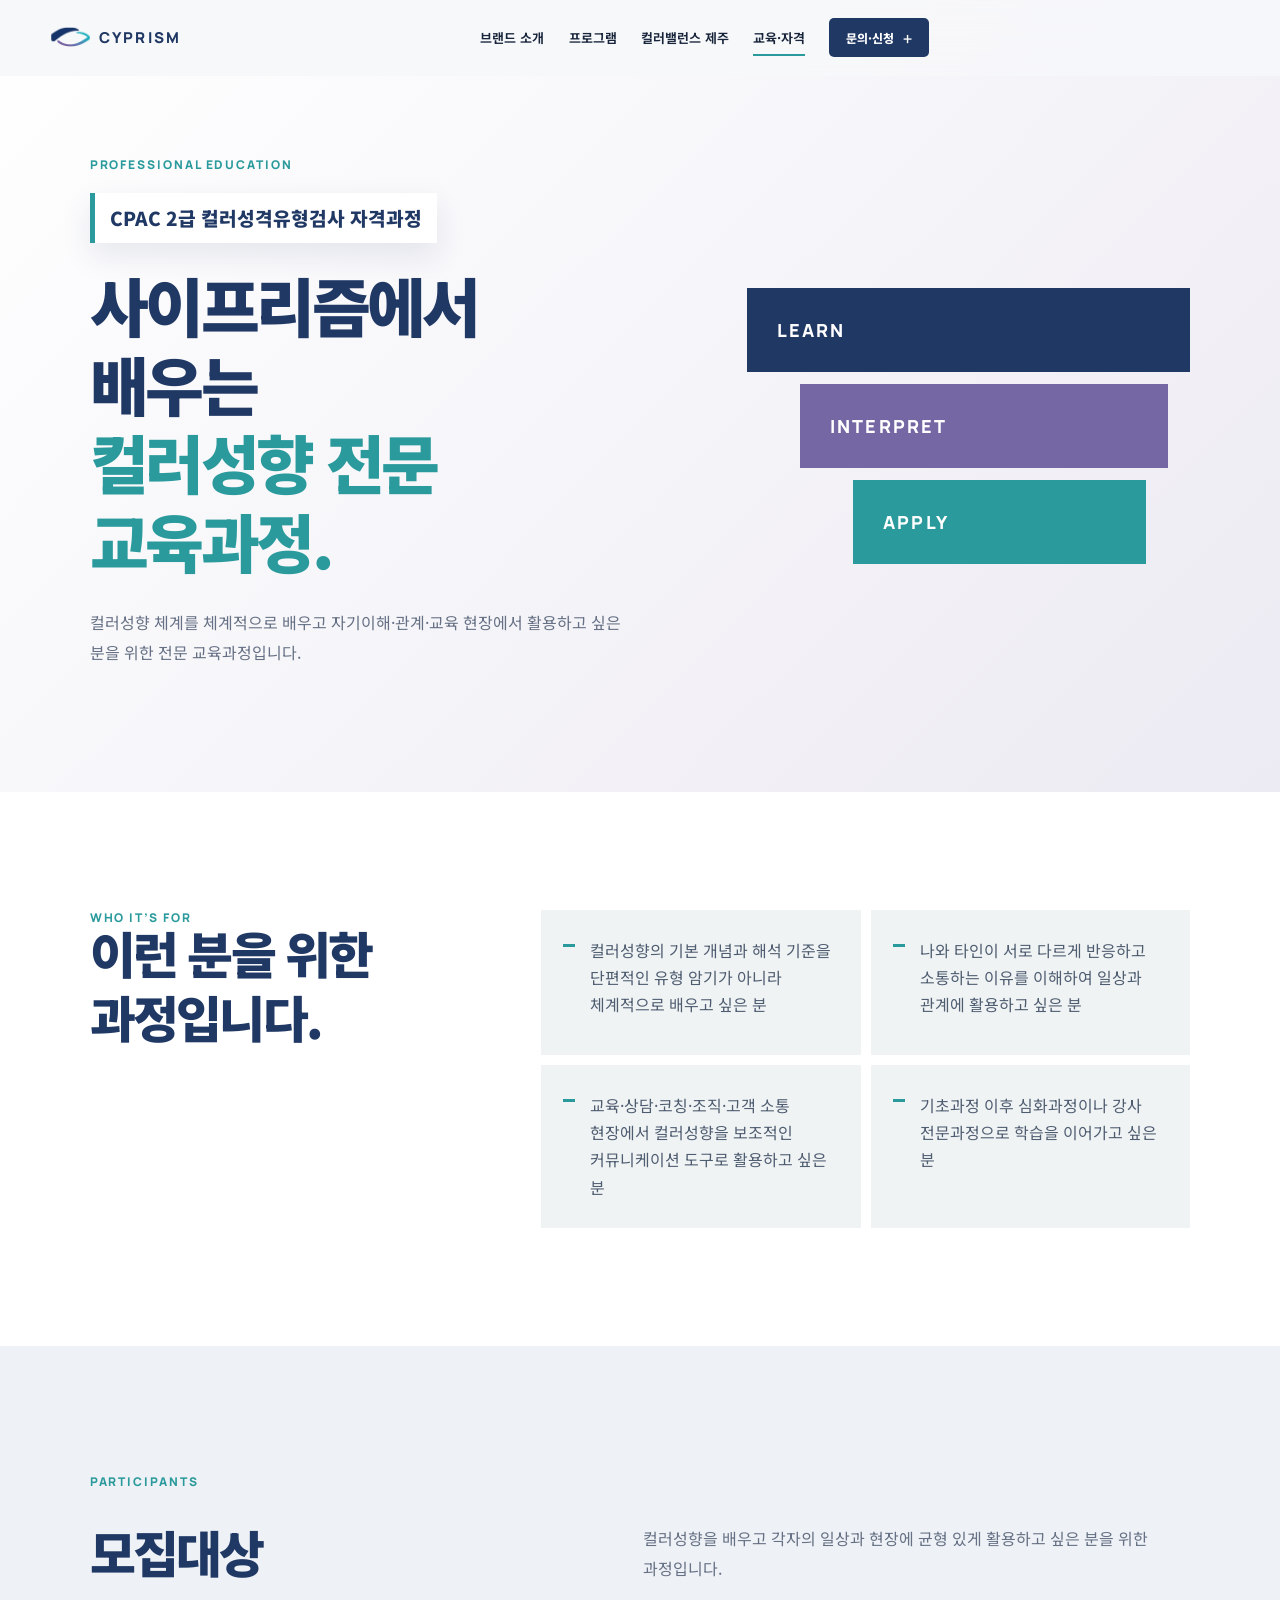
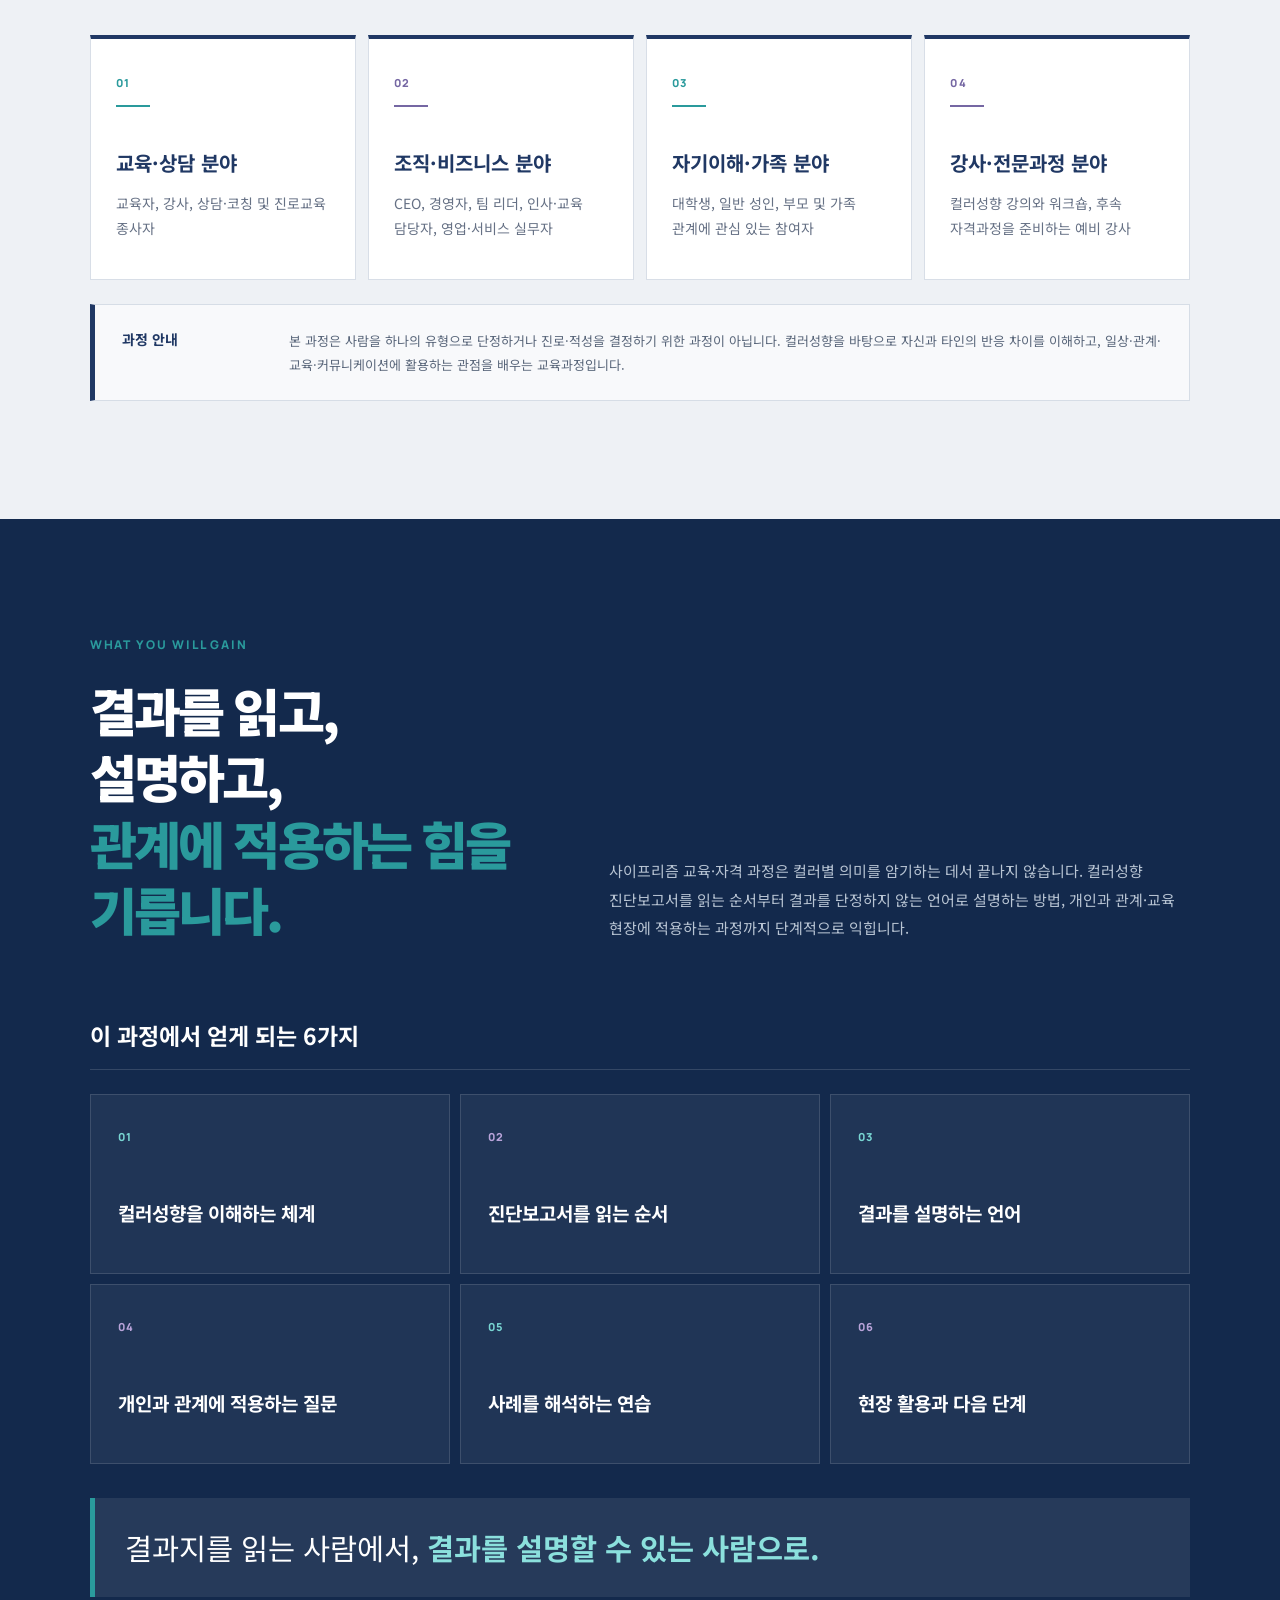
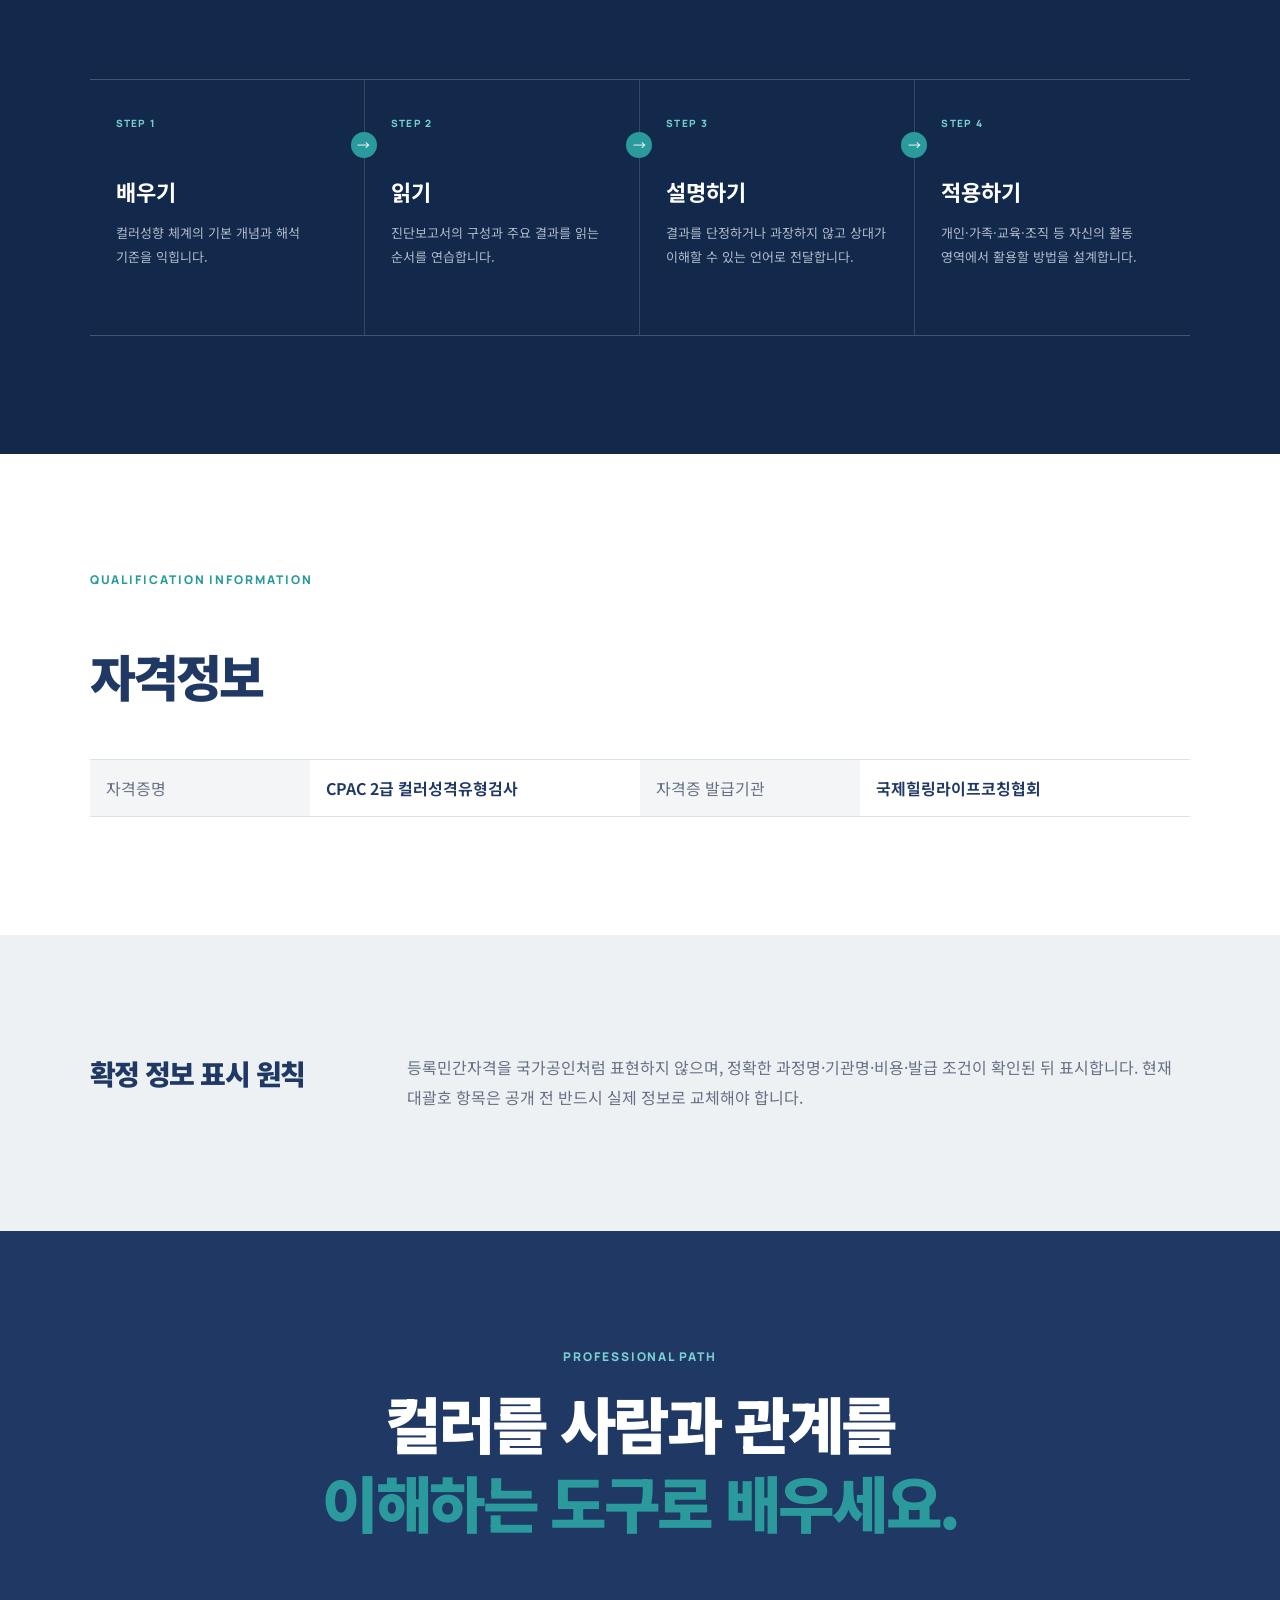
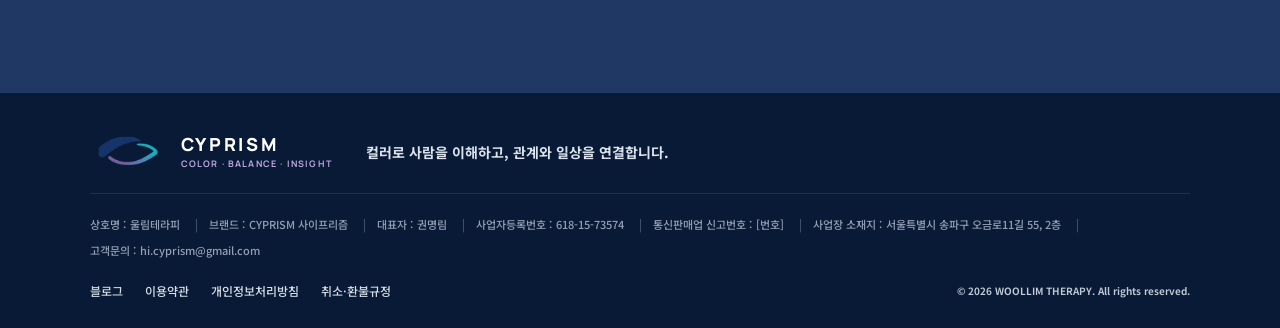
==== commit 1da208f7: "ag 이미지 재적용" ====
--- a/certification.html
+++ b/certification.html
@@ -1,4 +1,4 @@
-<!doctype html><html lang="ko"><head><meta charset="UTF-8"><meta name="viewport" content="width=device-width,initial-scale=1"><meta name="description" content="COLOR · BALANCE · INSIGHT. 사이프리즘에서 배우는 컬러성향 전문 교육과정"><title>교육·자격과정 | 사이프리즘</title><link rel="preconnect" href="https://fonts.googleapis.com"><link rel="preconnect" href="https://fonts.gstatic.com" crossorigin><link href="https://fonts.googleapis.com/css2?family=Manrope:wght@500;600;700;800&family=Noto+Sans+KR:wght@400;500;600;700;800;900&display=swap" rel="stylesheet"><link rel="stylesheet" href="style.css"><script src="script.js" defer></script></head><body>
+<!doctype html><html lang="ko"><head><meta charset="UTF-8"><meta name="viewport" content="width=device-width,initial-scale=1"><meta name="description" content="COLOR · BALANCE · INSIGHT. 사이프리즘에서 배우는 컬러성향 전문 교육과정"><title>교육·자격과정 | 사이프리즘</title><link rel="preconnect" href="https://fonts.googleapis.com"><link rel="preconnect" href="https://fonts.gstatic.com" crossorigin><link href="https://fonts.googleapis.com/css2?family=Manrope:wght@500;600;700;800&family=Noto+Sans+KR:wght@400;500;600;700;800;900&display=swap" rel="stylesheet"><link rel="stylesheet" href="style.css"><script src="script.js" defer></script><meta property="og:type" content="website"><meta property="og:locale" content="ko_KR"><meta property="og:site_name" content="CYPRISM 사이프리즘"><meta property="og:title" content="교육·자격과정 | 사이프리즘"><meta property="og:description" content="사이프리즘은 컬러성향을 통해 나의 반응과 사람 사이의 차이를 발견하고, 일상에서 사용할 선택과 대화로 연결합니다."><meta property="og:url" content="https://cyprism.github.io/color-balance/certification.html"><meta property="og:image" content="https://cyprism.github.io/color-balance/assets/cyprism-og-20260928.png"><meta property="og:image:type" content="image/png"><meta property="og:image:width" content="1200"><meta property="og:image:height" content="675"><meta property="og:image:alt" content="인디고와 터콰이즈의 서로 다른 컬러 흐름이 만나 균형을 이루는 사이프리즘 브랜드 이미지"><meta name="twitter:card" content="summary_large_image"><meta name="twitter:title" content="교육·자격과정 | 사이프리즘"><meta name="twitter:description" content="컬러로 사람을 이해하고, 관계와 일상을 연결합니다."><meta name="twitter:image" content="https://cyprism.github.io/color-balance/assets/cyprism-og-20260928.png"></head><body>
 <a class="skip-link" href="#main">본문 바로가기</a><header class="site-header"><a class="brand" href="index.html" aria-label="사이프리즘 홈, COLOR · BALANCE · INSIGHT"><span class="brand-symbol"><img src="assets/cyprism-logo.png" alt=""></span><span>CYPRISM</span><span class="sr-only">COLOR · BALANCE · INSIGHT</span></a><button class="menu-button" type="button" aria-label="메뉴 열기" aria-expanded="false"><span></span><span></span></button><nav class="site-nav" aria-label="주요 메뉴"><a href="index.html#about">브랜드 소개</a><a href="index.html#programs">프로그램</a><a href="jeju-balance.html">컬러밸런스 제주</a><a class="active" href="certification.html">교육·자격</a><details class="nav-inquiry"><summary>문의·신청</summary><div class="nav-inquiry-menu"><a href="https://cyprism.liveklass.com/" target="_blank" rel="noopener noreferrer"><b>개인·커플 프로그램 신청</b></a><a href="https://docs.google.com/forms/d/e/1FAIpQLScgZi8-bBltVSBUlpzpkGvz75gaY9XB9O0DJj065Ip5yt607Q/viewform?usp=dialog" target="_blank" rel="noopener noreferrer"><b>기업·기관 프로그램 문의</b></a><a href="mailto:hi.cyprism@gmail.com"><b>교육·자격 과정 문의</b></a></div></details></nav></header>
 <main id="main"><section class="education-hero"><div class="reveal"><p class="eyebrow">PROFESSIONAL EDUCATION</p><strong class="education-course-name">CPAC 2급 컬러성격유형검사 자격과정</strong><h1>사이프리즘에서 배우는<br><em>컬러성향 전문 교육과정.</em></h1><p>컬러성향 체계를 체계적으로 배우고 자기이해·관계·교육 현장에서 활용하고 싶은 분을 위한 전문 교육과정입니다.</p></div><div class="education-layers" aria-hidden="true"><span>LEARN</span><span>INTERPRET</span><span>APPLY</span></div></section>
 <section class="fit section education-fit"><div class="section-heading"><p class="eyebrow">WHO IT’S FOR</p><h2>이런 분을 위한<br>과정입니다.</h2></div><ul class="check-list"><li>컬러성향의 기본 개념과 해석 기준을 단편적인 유형 암기가 아니라 체계적으로 배우고 싶은 분</li><li>나와 타인이 서로 다르게 반응하고 소통하는 이유를 이해하여 일상과 관계에 활용하고 싶은 분</li><li>교육·상담·코칭·조직·고객 소통 현장에서 컬러성향을 보조적인 커뮤니케이션 도구로 활용하고 싶은 분</li><li>기초과정 이후 심화과정이나 강사 전문과정으로 학습을 이어가고 싶은 분</li></ul></section>
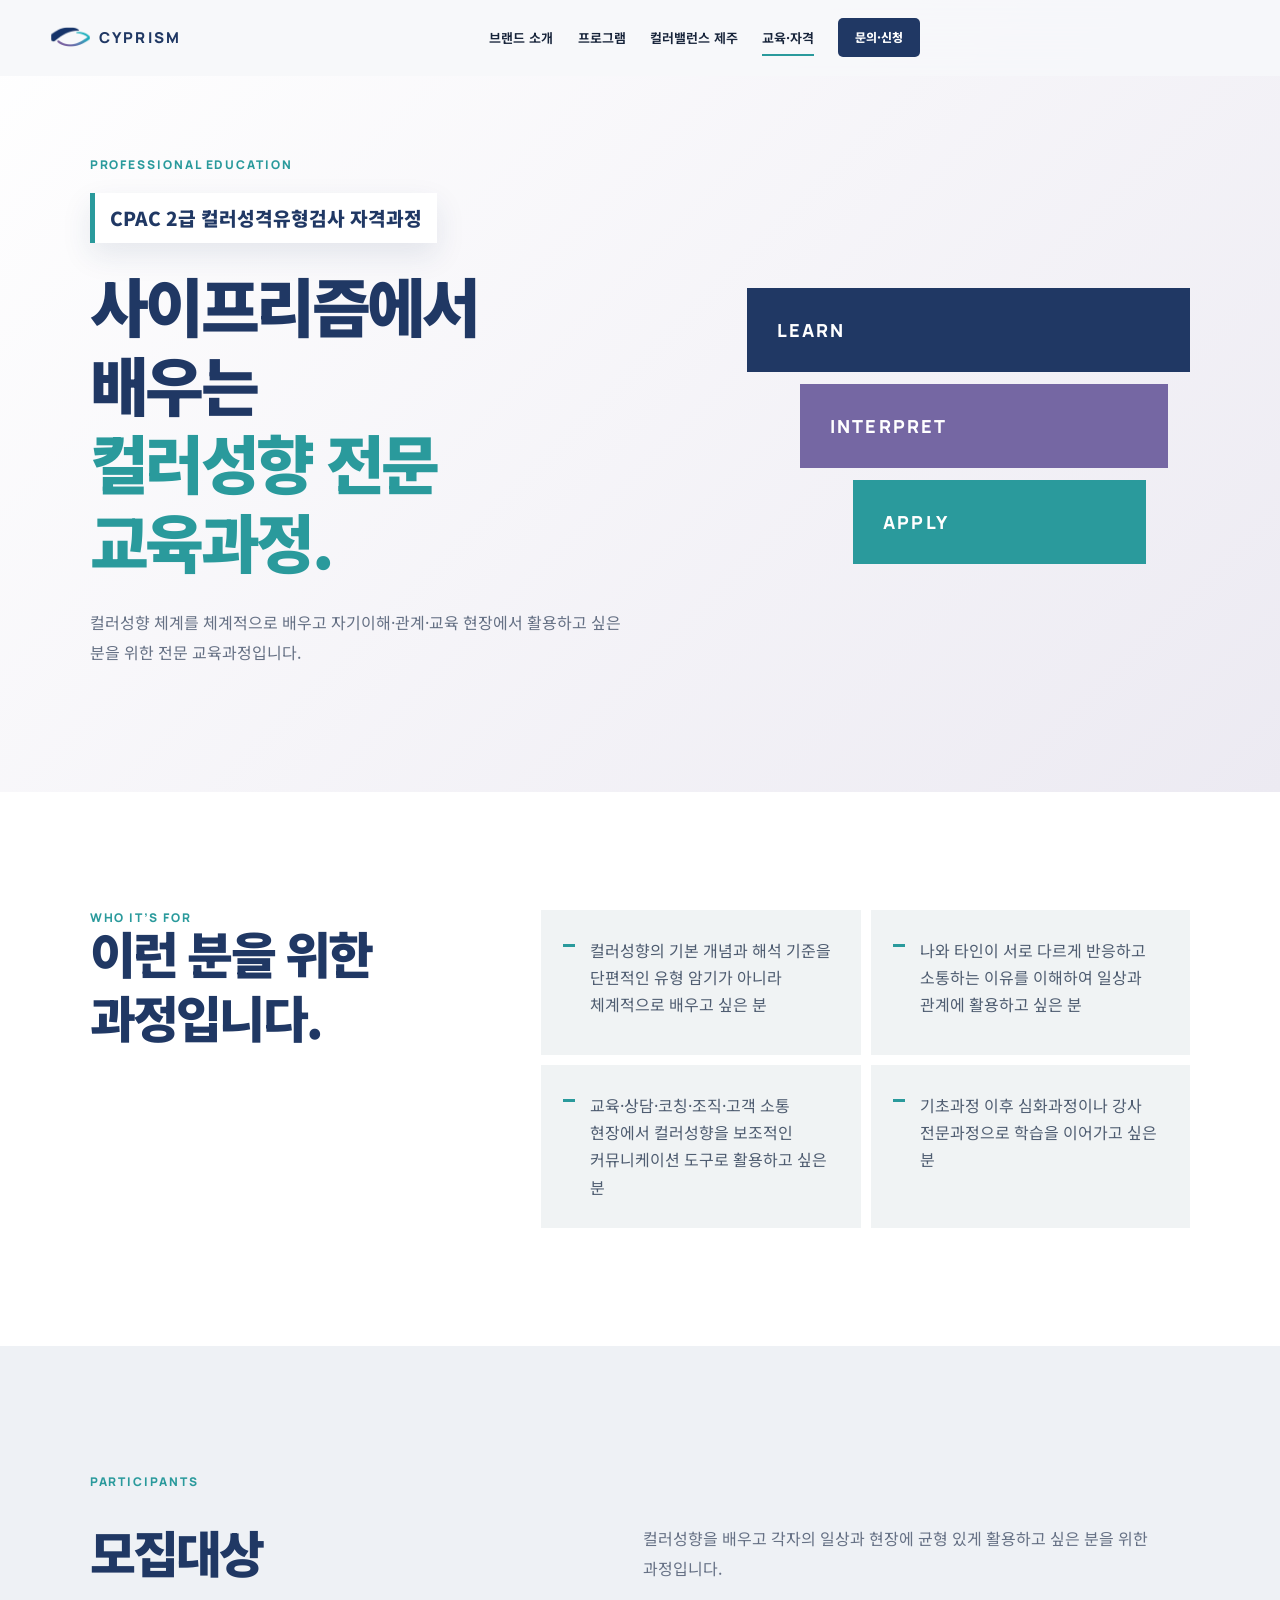
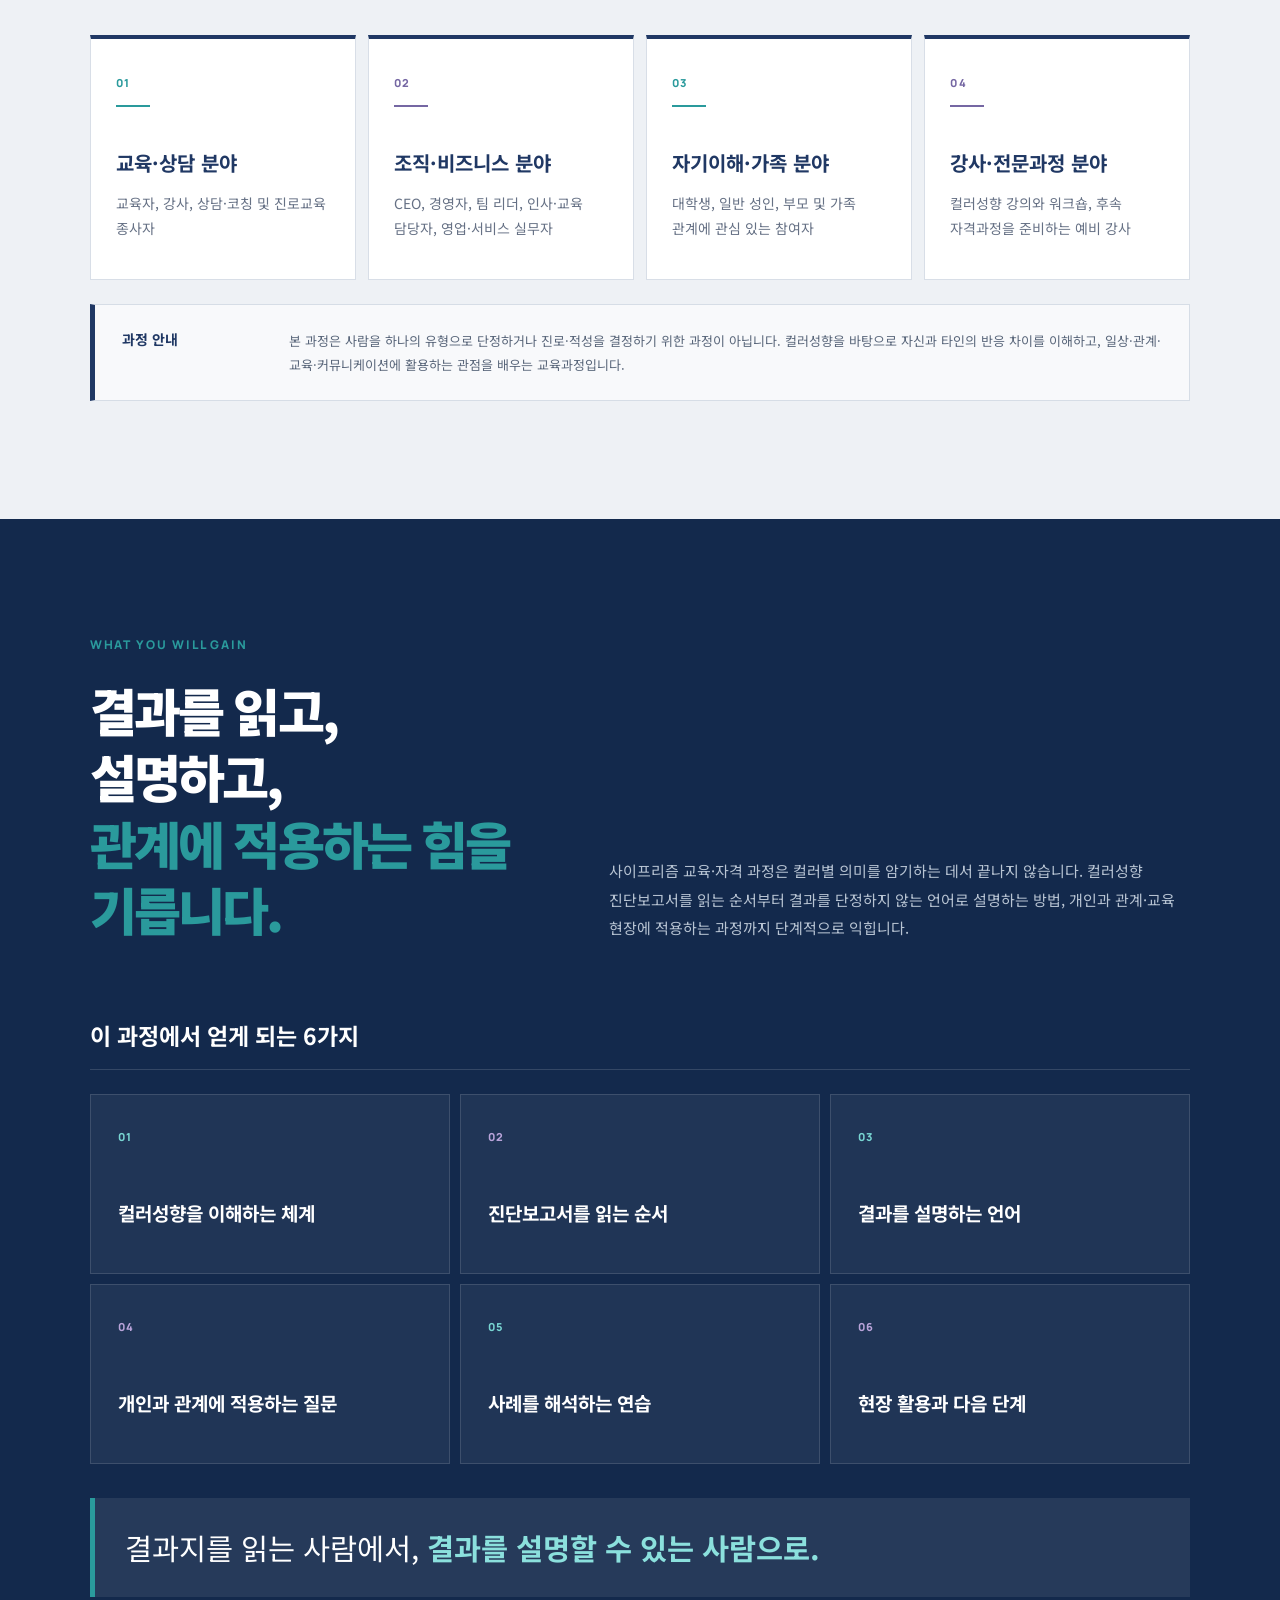
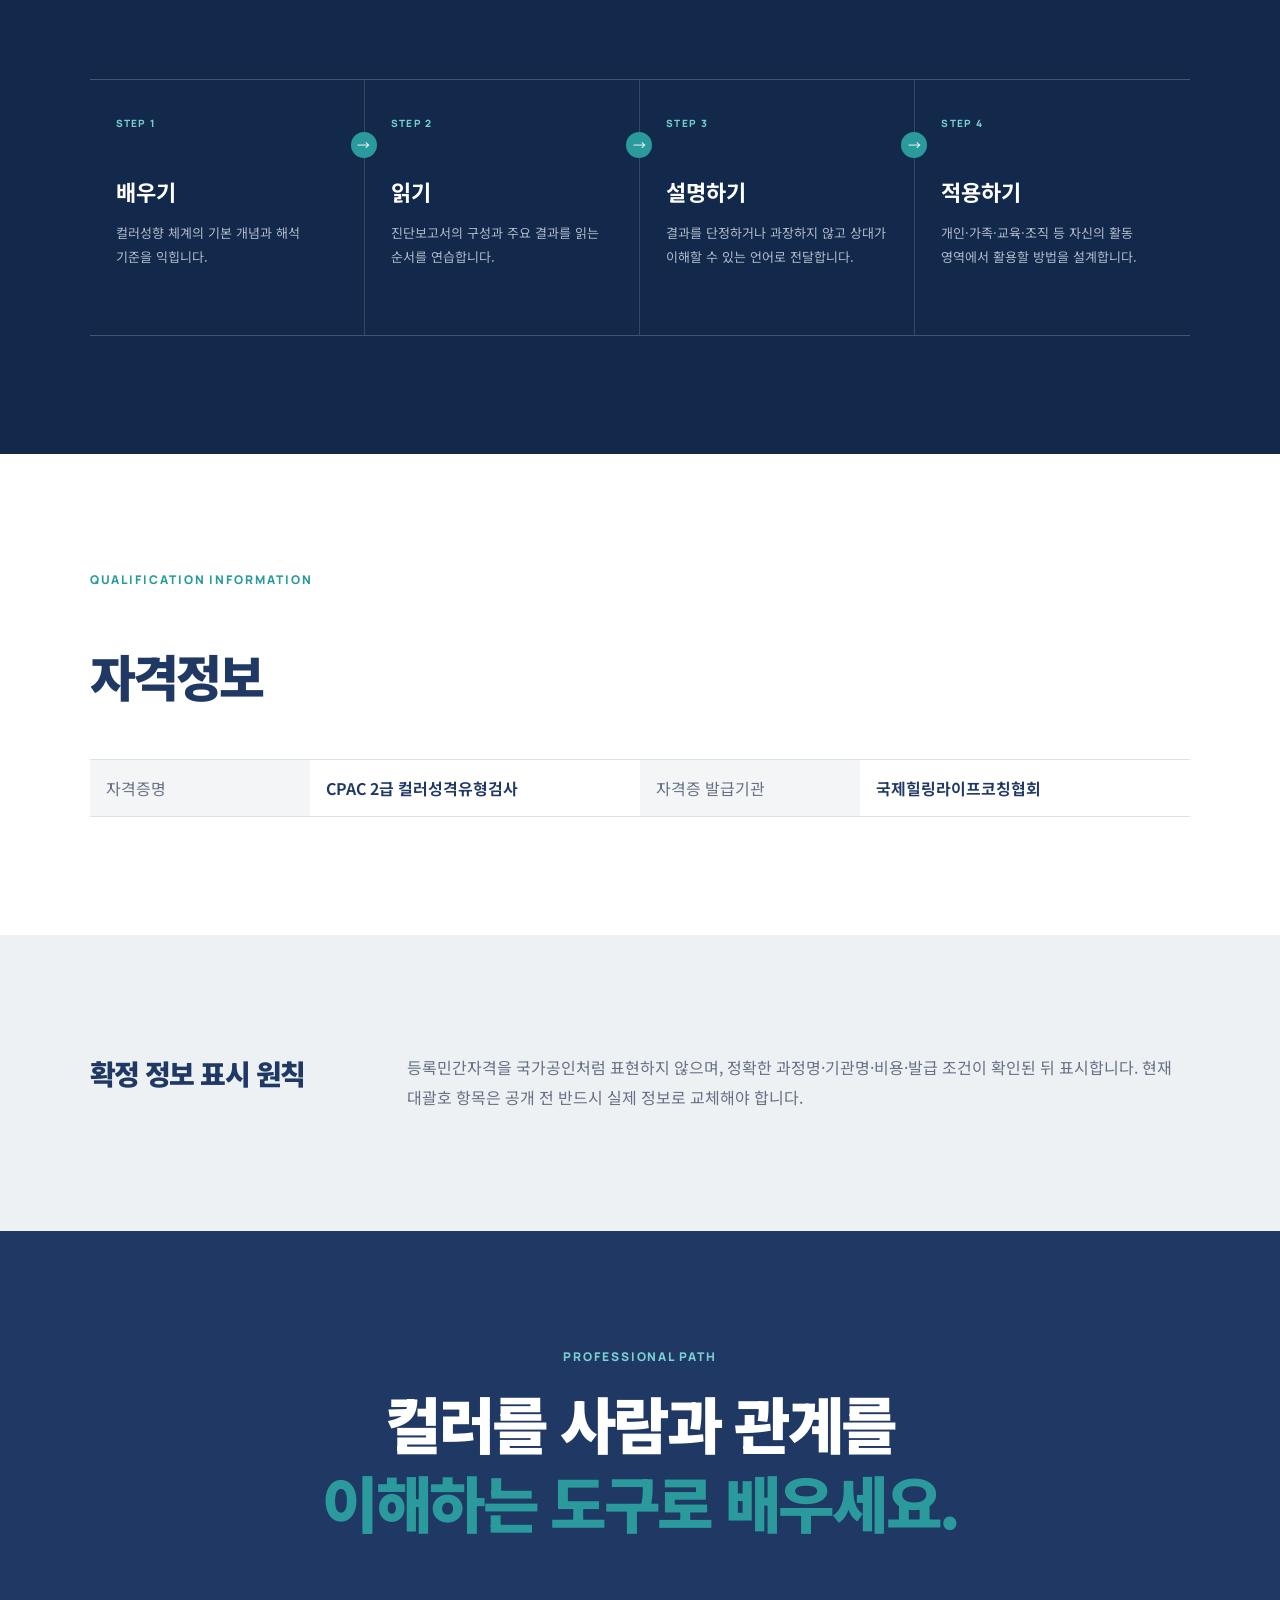
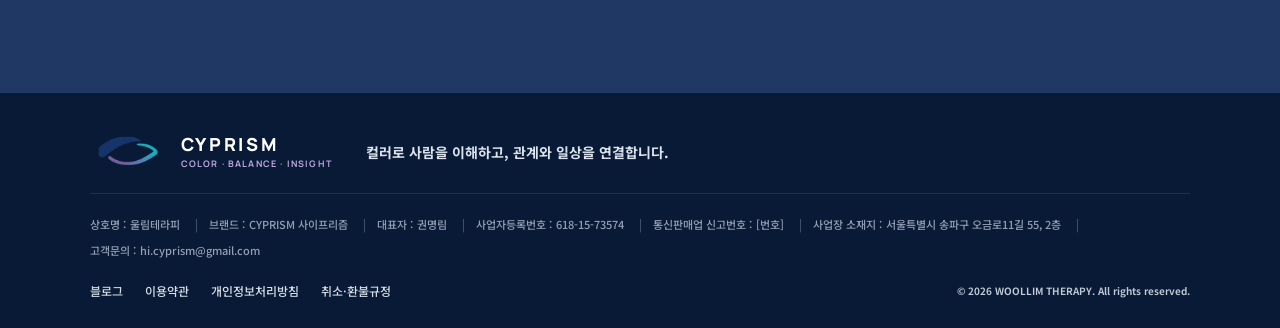
==== commit 2524d35f: "공개범위 수정, 준비중 팝업으로 일부 수정" ====
--- a/certification.html
+++ b/certification.html
@@ -1,5 +1,8 @@
-<!doctype html><html lang="ko"><head><meta charset="UTF-8"><meta name="viewport" content="width=device-width,initial-scale=1"><meta name="description" content="COLOR · BALANCE · INSIGHT. 사이프리즘에서 배우는 컬러성향 전문 교육과정"><title>교육·자격과정 | 사이프리즘</title><link rel="preconnect" href="https://fonts.googleapis.com"><link rel="preconnect" href="https://fonts.gstatic.com" crossorigin><link href="https://fonts.googleapis.com/css2?family=Manrope:wght@500;600;700;800&family=Noto+Sans+KR:wght@400;500;600;700;800;900&display=swap" rel="stylesheet"><link rel="stylesheet" href="style.css"><script src="script.js" defer></script><meta property="og:type" content="website"><meta property="og:locale" content="ko_KR"><meta property="og:site_name" content="CYPRISM 사이프리즘"><meta property="og:title" content="교육·자격과정 | 사이프리즘"><meta property="og:description" content="사이프리즘은 컬러성향을 통해 나의 반응과 사람 사이의 차이를 발견하고, 일상에서 사용할 선택과 대화로 연결합니다."><meta property="og:url" content="https://cyprism.github.io/color-balance/certification.html"><meta property="og:image" content="https://cyprism.github.io/color-balance/assets/cyprism-og-20260928.png"><meta property="og:image:type" content="image/png"><meta property="og:image:width" content="1200"><meta property="og:image:height" content="675"><meta property="og:image:alt" content="인디고와 터콰이즈의 서로 다른 컬러 흐름이 만나 균형을 이루는 사이프리즘 브랜드 이미지"><meta name="twitter:card" content="summary_large_image"><meta name="twitter:title" content="교육·자격과정 | 사이프리즘"><meta name="twitter:description" content="컬러로 사람을 이해하고, 관계와 일상을 연결합니다."><meta name="twitter:image" content="https://cyprism.github.io/color-balance/assets/cyprism-og-20260928.png"></head><body>
-<a class="skip-link" href="#main">본문 바로가기</a><header class="site-header"><a class="brand" href="index.html" aria-label="사이프리즘 홈, COLOR · BALANCE · INSIGHT"><span class="brand-symbol"><img src="assets/cyprism-logo.png" alt=""></span><span>CYPRISM</span><span class="sr-only">COLOR · BALANCE · INSIGHT</span></a><button class="menu-button" type="button" aria-label="메뉴 열기" aria-expanded="false"><span></span><span></span></button><nav class="site-nav" aria-label="주요 메뉴"><a href="index.html#about">브랜드 소개</a><a href="index.html#programs">프로그램</a><a href="jeju-balance.html">컬러밸런스 제주</a><a class="active" href="certification.html">교육·자격</a><details class="nav-inquiry"><summary>문의·신청</summary><div class="nav-inquiry-menu"><a href="https://cyprism.liveklass.com/" target="_blank" rel="noopener noreferrer"><b>개인·커플 프로그램 신청</b></a><a href="https://docs.google.com/forms/d/e/1FAIpQLScgZi8-bBltVSBUlpzpkGvz75gaY9XB9O0DJj065Ip5yt607Q/viewform?usp=dialog" target="_blank" rel="noopener noreferrer"><b>기업·기관 프로그램 문의</b></a><a href="mailto:hi.cyprism@gmail.com"><b>교육·자격 과정 문의</b></a></div></details></nav></header>
+<!doctype html><html lang="ko"><head>
+  <link rel="icon" type="image/png" href="assets/cyprism-og-20260928.png?v=20260928">
+  <link rel="shortcut icon" type="image/png" href="assets/cyprism-og-20260928.png?v=20260928">
+  <link rel="apple-touch-icon" href="assets/cyprism-og-20260928.png?v=20260928"><meta charset="UTF-8"><meta name="viewport" content="width=device-width,initial-scale=1"><meta name="description" content="COLOR · BALANCE · INSIGHT. 사이프리즘에서 배우는 컬러성향 전문 교육과정"><title>교육·자격과정 | 사이프리즘</title><link rel="preconnect" href="https://fonts.googleapis.com"><link rel="preconnect" href="https://fonts.gstatic.com" crossorigin><link href="https://fonts.googleapis.com/css2?family=Manrope:wght@500;600;700;800&family=Noto+Sans+KR:wght@400;500;600;700;800;900&display=swap" rel="stylesheet"><link rel="stylesheet" href="style.css"><script src="script.js" defer></script><meta property="og:type" content="website"><meta property="og:locale" content="ko_KR"><meta property="og:site_name" content="CYPRISM 사이프리즘"><meta property="og:title" content="교육·자격과정 | 사이프리즘"><meta property="og:description" content="사이프리즘은 컬러성향을 통해 나의 반응과 사람 사이의 차이를 발견하고, 일상에서 사용할 선택과 대화로 연결합니다."><meta property="og:url" content="https://cyprism.github.io/color-balance/certification.html"><meta property="og:image" content="https://cyprism.github.io/color-balance/assets/cyprism-og-20260928.png"><meta property="og:image:type" content="image/png"><meta property="og:image:width" content="1200"><meta property="og:image:height" content="675"><meta property="og:image:alt" content="인디고와 터콰이즈의 서로 다른 컬러 흐름이 만나 균형을 이루는 사이프리즘 브랜드 이미지"><meta name="twitter:card" content="summary_large_image"><meta name="twitter:title" content="교육·자격과정 | 사이프리즘"><meta name="twitter:description" content="컬러로 사람을 이해하고, 관계와 일상을 연결합니다."><meta name="twitter:image" content="https://cyprism.github.io/color-balance/assets/cyprism-og-20260928.png"></head><body>
+<a class="skip-link" href="#main">본문 바로가기</a><header class="site-header"><a class="brand" href="index.html" aria-label="사이프리즘 홈, COLOR · BALANCE · INSIGHT"><span class="brand-symbol"><img src="assets/cyprism-logo.png" alt=""></span><span>CYPRISM</span><span class="sr-only">COLOR · BALANCE · INSIGHT</span></a><button class="menu-button" type="button" aria-label="메뉴 열기" aria-expanded="false"><span></span><span></span></button><nav class="site-nav" aria-label="주요 메뉴"><a href="index.html#about">브랜드 소개</a><a href="index.html#programs">프로그램</a><a href="jeju-balance.html">컬러밸런스 제주</a><a class="active" href="certification.html">교육·자격</a><button class="nav-inquiry-button" type="button" data-coming-soon>문의·신청</button></nav></header>
 <main id="main"><section class="education-hero"><div class="reveal"><p class="eyebrow">PROFESSIONAL EDUCATION</p><strong class="education-course-name">CPAC 2급 컬러성격유형검사 자격과정</strong><h1>사이프리즘에서 배우는<br><em>컬러성향 전문 교육과정.</em></h1><p>컬러성향 체계를 체계적으로 배우고 자기이해·관계·교육 현장에서 활용하고 싶은 분을 위한 전문 교육과정입니다.</p></div><div class="education-layers" aria-hidden="true"><span>LEARN</span><span>INTERPRET</span><span>APPLY</span></div></section>
 <section class="fit section education-fit"><div class="section-heading"><p class="eyebrow">WHO IT’S FOR</p><h2>이런 분을 위한<br>과정입니다.</h2></div><ul class="check-list"><li>컬러성향의 기본 개념과 해석 기준을 단편적인 유형 암기가 아니라 체계적으로 배우고 싶은 분</li><li>나와 타인이 서로 다르게 반응하고 소통하는 이유를 이해하여 일상과 관계에 활용하고 싶은 분</li><li>교육·상담·코칭·조직·고객 소통 현장에서 컬러성향을 보조적인 커뮤니케이션 도구로 활용하고 싶은 분</li><li>기초과정 이후 심화과정이나 강사 전문과정으로 학습을 이어가고 싶은 분</li></ul></section>
 <section class="education-participants section" aria-labelledby="participants-title"><div class="section-heading"><p class="eyebrow">PARTICIPANTS</p><h2 id="participants-title">모집대상</h2><p>컬러성향을 배우고 각자의 일상과 현장에 균형 있게 활용하고 싶은 분을 위한 과정입니다.</p></div><div class="participant-grid"><article><span>01</span><h3>교육·상담 분야</h3><p>교육자, 강사, 상담·코칭 및 진로교육 종사자</p></article><article><span>02</span><h3>조직·비즈니스 분야</h3><p>CEO, 경영자, 팀 리더, 인사·교육 담당자, 영업·서비스 실무자</p></article><article><span>03</span><h3>자기이해·가족 분야</h3><p>대학생, 일반 성인, 부모 및 가족 관계에 관심 있는 참여자</p></article><article><span>04</span><h3>강사·전문과정 분야</h3><p>컬러성향 강의와 워크숍, 후속 자격과정을 준비하는 예비 강사</p></article></div><aside class="participant-notice"><strong>과정 안내</strong><p>본 과정은 사람을 하나의 유형으로 단정하거나 진로·적성을 결정하기 위한 과정이 아닙니다. 컬러성향을 바탕으로 자신과 타인의 반응 차이를 이해하고, 일상·관계·교육·커뮤니케이션에 활용하는 관점을 배우는 교육과정입니다.</p></aside></section>
--- a/style.css
+++ b/style.css
@@ -65,6 +65,10 @@
 @media(max-width:1000px){.gain-grid{grid-template-columns:repeat(2,minmax(0,1fr))}.learning-flow{grid-template-columns:repeat(2,minmax(0,1fr))}.learning-flow article:nth-child(2){border-right:0}.learning-flow article:nth-child(-n+2){border-bottom:1px solid rgba(255,255,255,.15)}}
 @media(max-width:600px){.education-fit .check-list li{min-height:auto}.participant-grid{grid-template-columns:1fr}.participant-grid article{min-height:auto}.participant-notice{grid-template-columns:1fr;gap:10px;padding:21px}.strategic-programs .program-card:not(.featured):not(.compact){order:1}.strategic-programs .program-card.featured{order:2}.strategic-programs .program-card.compact{order:3}.hero-balance-visual{padding:18px}.balance-stage{height:390px}.balance-center{top:42%;width:126px;height:126px}.balance-halo{top:42%}.halo-one{width:175px;height:175px}.halo-two{width:255px;height:255px}.balance-path{top:42%;height:135px}.reaction-node{top:auto;bottom:89px;min-width:0;padding:11px}.node-self{left:5%}.node-other{right:5%}.reaction-node b{font-size:12px}.balance-caption{bottom:24px;font-size:12px}.balance-caption strong{font-size:18px}.learning-intro{grid-template-columns:1fr}.gain-heading{margin-top:55px}.gain-grid,.learning-flow{grid-template-columns:1fr}.gain-grid article{min-height:150px}.gain-grid h3{margin-top:38px}.learning-outcomes>blockquote{margin-bottom:55px}.learning-flow article,.learning-flow article:nth-child(2){min-height:auto;border-right:0;border-bottom:1px solid rgba(255,255,255,.15)}.learning-flow article:last-child{border-bottom:0}.learning-flow article:not(:last-child):after{content:"↓";right:24px;top:auto;bottom:-13px}}
 .program-hook{display:block;margin:0 0 20px;padding:15px 16px;border-left:4px solid var(--teal);background:rgba(255,255,255,.08);color:#fff;font-size:15px;line-height:1.65}.program-card.featured .program-hook{border-left-color:#a99ad1;background:rgba(117,103,163,.2)}.qualification-heading{grid-template-columns:1fr}.qualification-heading .eyebrow{margin-bottom:0}.qualification-heading h2{font-size:clamp(37px,3.9vw,59px)}
+.coming-soon-popup{position:fixed;z-index:1000;left:50%;top:50%;min-width:170px;padding:18px 28px;border:1px solid rgba(117,103,163,.26);border-radius:12px;background:#fff;color:#18365f;font-size:15px;font-weight:800;text-align:center;box-shadow:0 18px 50px rgba(14,35,68,.22);opacity:0;pointer-events:none;transform:translate(-50%,-44%) scale(.96);transition:opacity .18s ease,transform .18s ease}.coming-soon-popup.visible{opacity:1;transform:translate(-50%,-50%) scale(1)}.coming-soon-popup.program-popup{display:flex;flex-direction:column;gap:12px;width:min(440px,calc(100vw - 36px));padding:27px 30px;text-align:left}.coming-soon-popup.program-popup strong{font-size:19px;line-height:1.4}.coming-soon-popup.program-popup span{color:#53637a;font-size:14px;font-weight:500;line-height:1.75}.coming-soon-popup.program-popup small{padding-top:11px;border-top:1px solid #dde4ec;color:#247f82;font-size:12px;font-weight:800;line-height:1.5}
+.expert-signature{display:block;margin:-20px 0 30px;color:#718095;font-size:12px;font-weight:700;letter-spacing:.05em}
+.nav-inquiry-button{display:flex;align-items:center;justify-content:center;padding:11px 17px;border:0;border-radius:5px;background:var(--indigo);color:#fff;font-family:inherit;font-size:12px;font-weight:800;line-height:1.4;cursor:pointer;transition:background .22s,transform .22s}.nav-inquiry-button:hover,.nav-inquiry-button:focus-visible{background:var(--teal);transform:translateY(-1px)}
+@media(max-width:900px){.nav-inquiry-button{width:min(330px,calc(100vw - 44px));font-size:16px}}
 .site-footer.unified-footer{grid-template-columns:minmax(260px,.9fr) minmax(430px,1.25fr);gap:42px 3vw}.unified-footer .footer-info{padding-left:22px}.unified-footer .footer-info h2,.unified-footer .footer-info dt,.unified-footer .footer-info dd{color:#97a4b5}.programs{background:linear-gradient(145deg,#091b36 0%,#102b52 58%,#18385f 100%)}.program-grid{gap:16px}.program-card{position:relative;overflow:hidden;border-color:rgba(176,193,215,.24);background:linear-gradient(150deg,rgba(33,64,107,.92),rgba(20,45,81,.94));box-shadow:0 20px 42px rgba(2,13,31,.2)}.program-card:before{content:"";position:absolute;inset:0 0 auto;height:5px;background:linear-gradient(90deg,var(--teal),#7ca9c8)}.program-card.featured{border-color:rgba(126,204,201,.52);background:linear-gradient(150deg,rgba(32,74,113,.96),rgba(29,54,94,.96))}.program-card.featured:before{background:linear-gradient(90deg,var(--violet),var(--teal))}.program-card.compact{background:linear-gradient(150deg,rgba(29,57,98,.95),rgba(19,42,76,.96))}.program-card.compact:before{background:linear-gradient(90deg,#7694bb,var(--violet))}.program-card h3{color:#fff}.program-card h4{color:#d7dfeb}.program-card>p:not(.problem){color:#c0cbda}.program-card .tag{border-color:rgba(255,255,255,.27);background:rgba(255,255,255,.055);color:#d8e0ea}.program-card .problem{color:#83dcda}.program-hook{background:rgba(7,24,49,.42);box-shadow:inset 0 0 0 1px rgba(255,255,255,.055)}.program-card a{color:#8de0dd}
 @media(max-width:780px){.site-footer.unified-footer{grid-template-columns:1fr;gap:30px}.unified-footer .footer-info{padding:27px 0 0}}
 .site-footer.unified-footer{display:grid;grid-template-columns:1fr auto;gap:22px 36px;padding:42px clamp(22px,7vw,108px) 28px}.unified-footer .footer-brand-block{grid-column:1/-1;max-width:none;display:flex;flex-wrap:wrap;align-items:center;gap:16px 34px}.unified-footer .footer-brand-message{max-width:none;margin:0;color:#dce3ec;font-size:14px}.unified-footer .footer-info{grid-column:1/-1;padding:21px 0 0;border-top:1px solid rgba(255,255,255,.1);border-left:0}.unified-footer .footer-info h2{position:absolute;width:1px;height:1px;margin:-1px;padding:0;overflow:hidden;clip:rect(0,0,0,0);white-space:nowrap;border:0}.unified-footer .footer-info dl{display:flex;flex-wrap:wrap;gap:8px 0;margin:0}.unified-footer .footer-info dl div,.unified-footer .footer-info dl .footer-address{display:inline-flex;grid-column:auto;align-items:baseline;gap:4px}.unified-footer .footer-info dl div:not(:last-child):after{content:"|";margin:0 11px;color:#4f6077}.unified-footer .footer-info dt,.unified-footer .footer-info dd{color:#93a0b2;font-size:11px;font-weight:500;line-height:1.7}.unified-footer .footer-info dt:after{content:" :"}.unified-footer .footer-links{grid-column:1;align-self:center;padding-top:0;border-top:0;gap:10px 22px}.unified-footer .footer-legal{grid-column:2;align-self:center;justify-self:end;padding-top:0;border-top:0}.jeju-collaboration-contact{padding-top:44px;padding-bottom:44px;background:var(--indigo);text-align:center}.jeju-collaboration-contact p{margin:0;color:#fff;font-size:14px;font-weight:750;letter-spacing:.02em}
